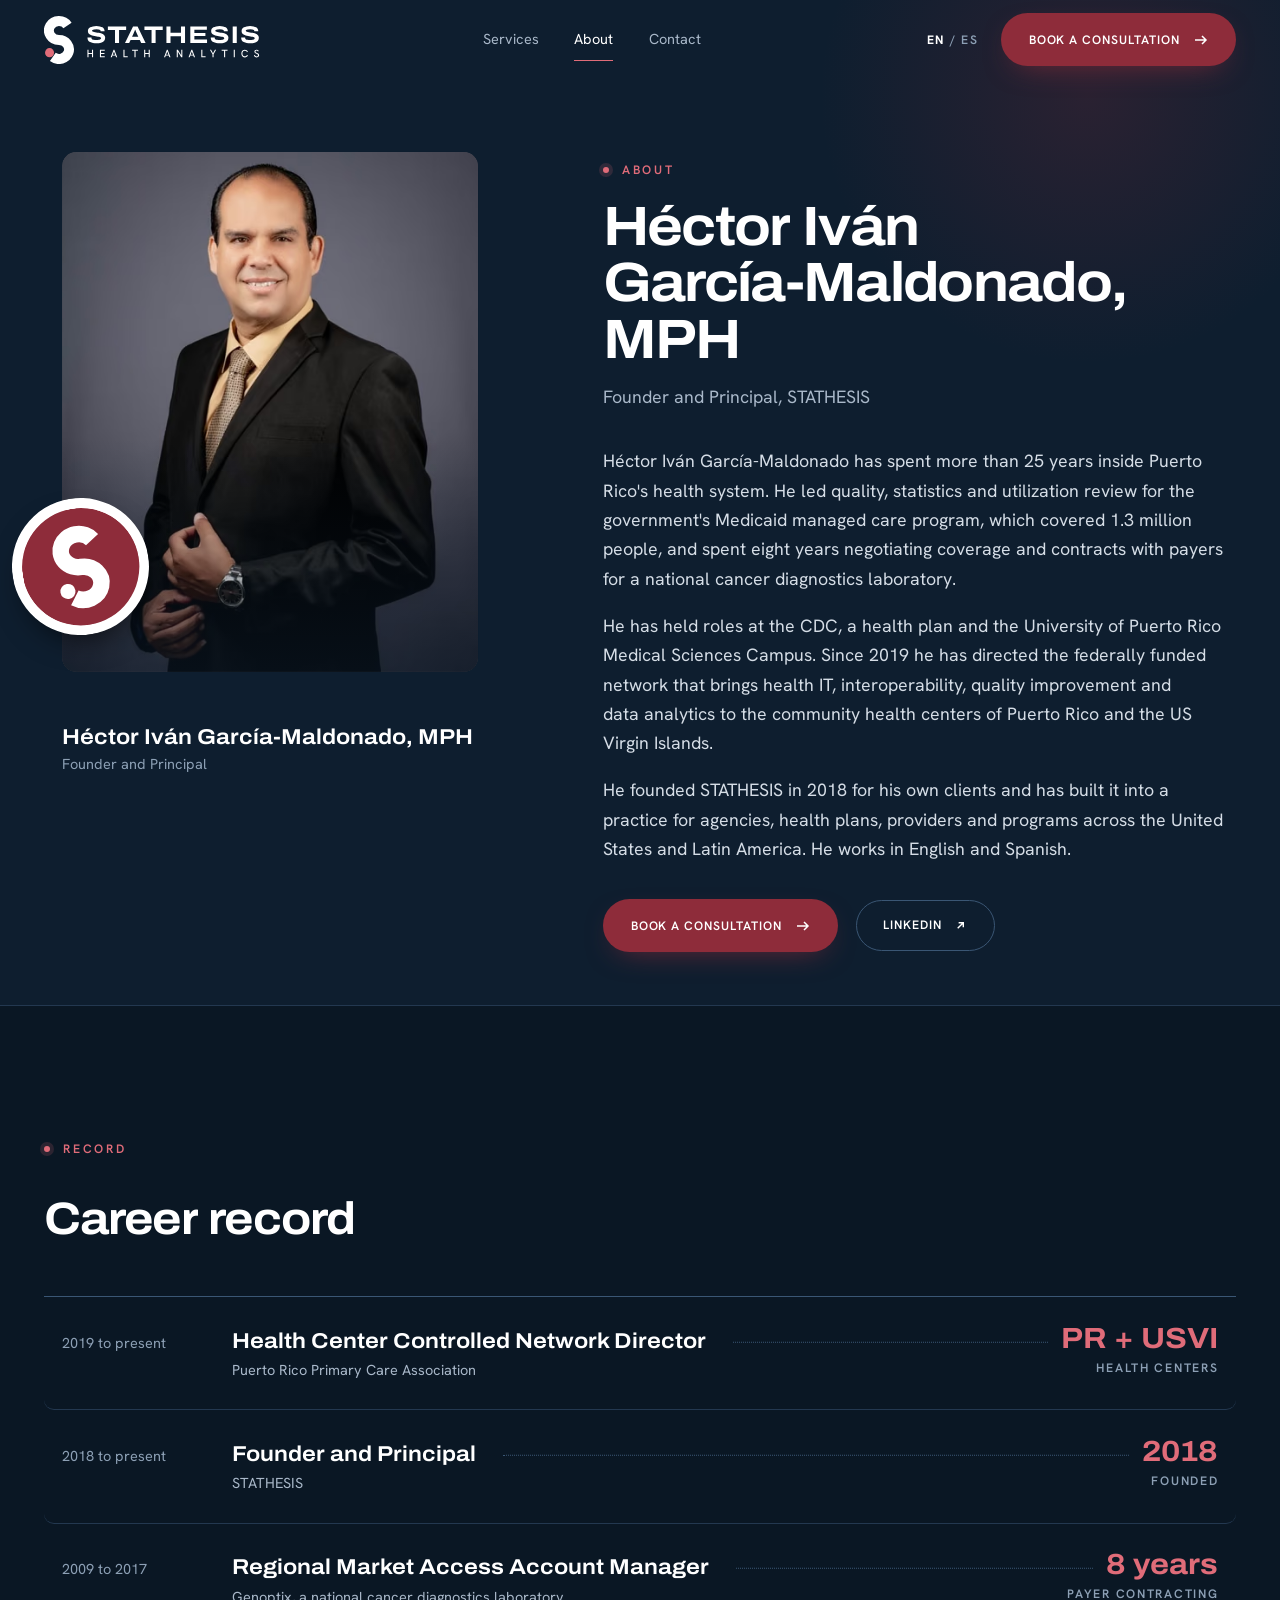
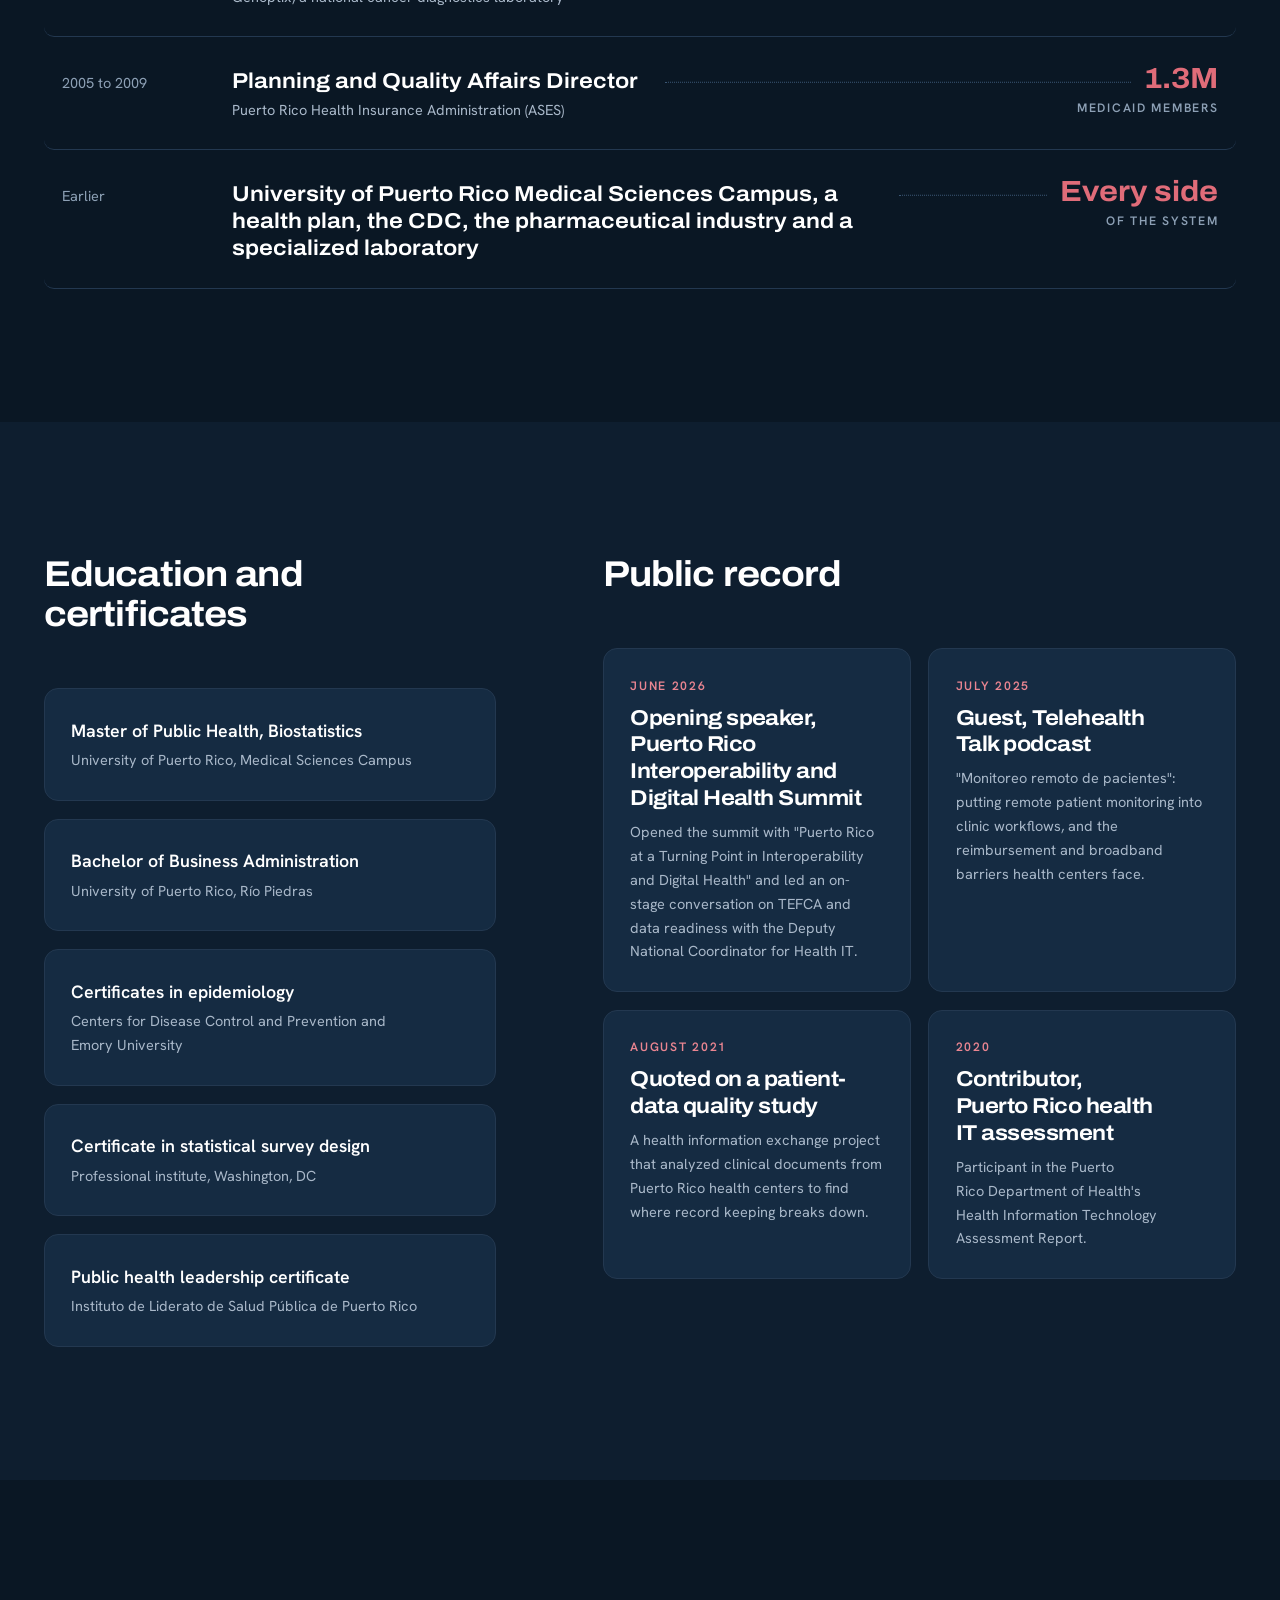
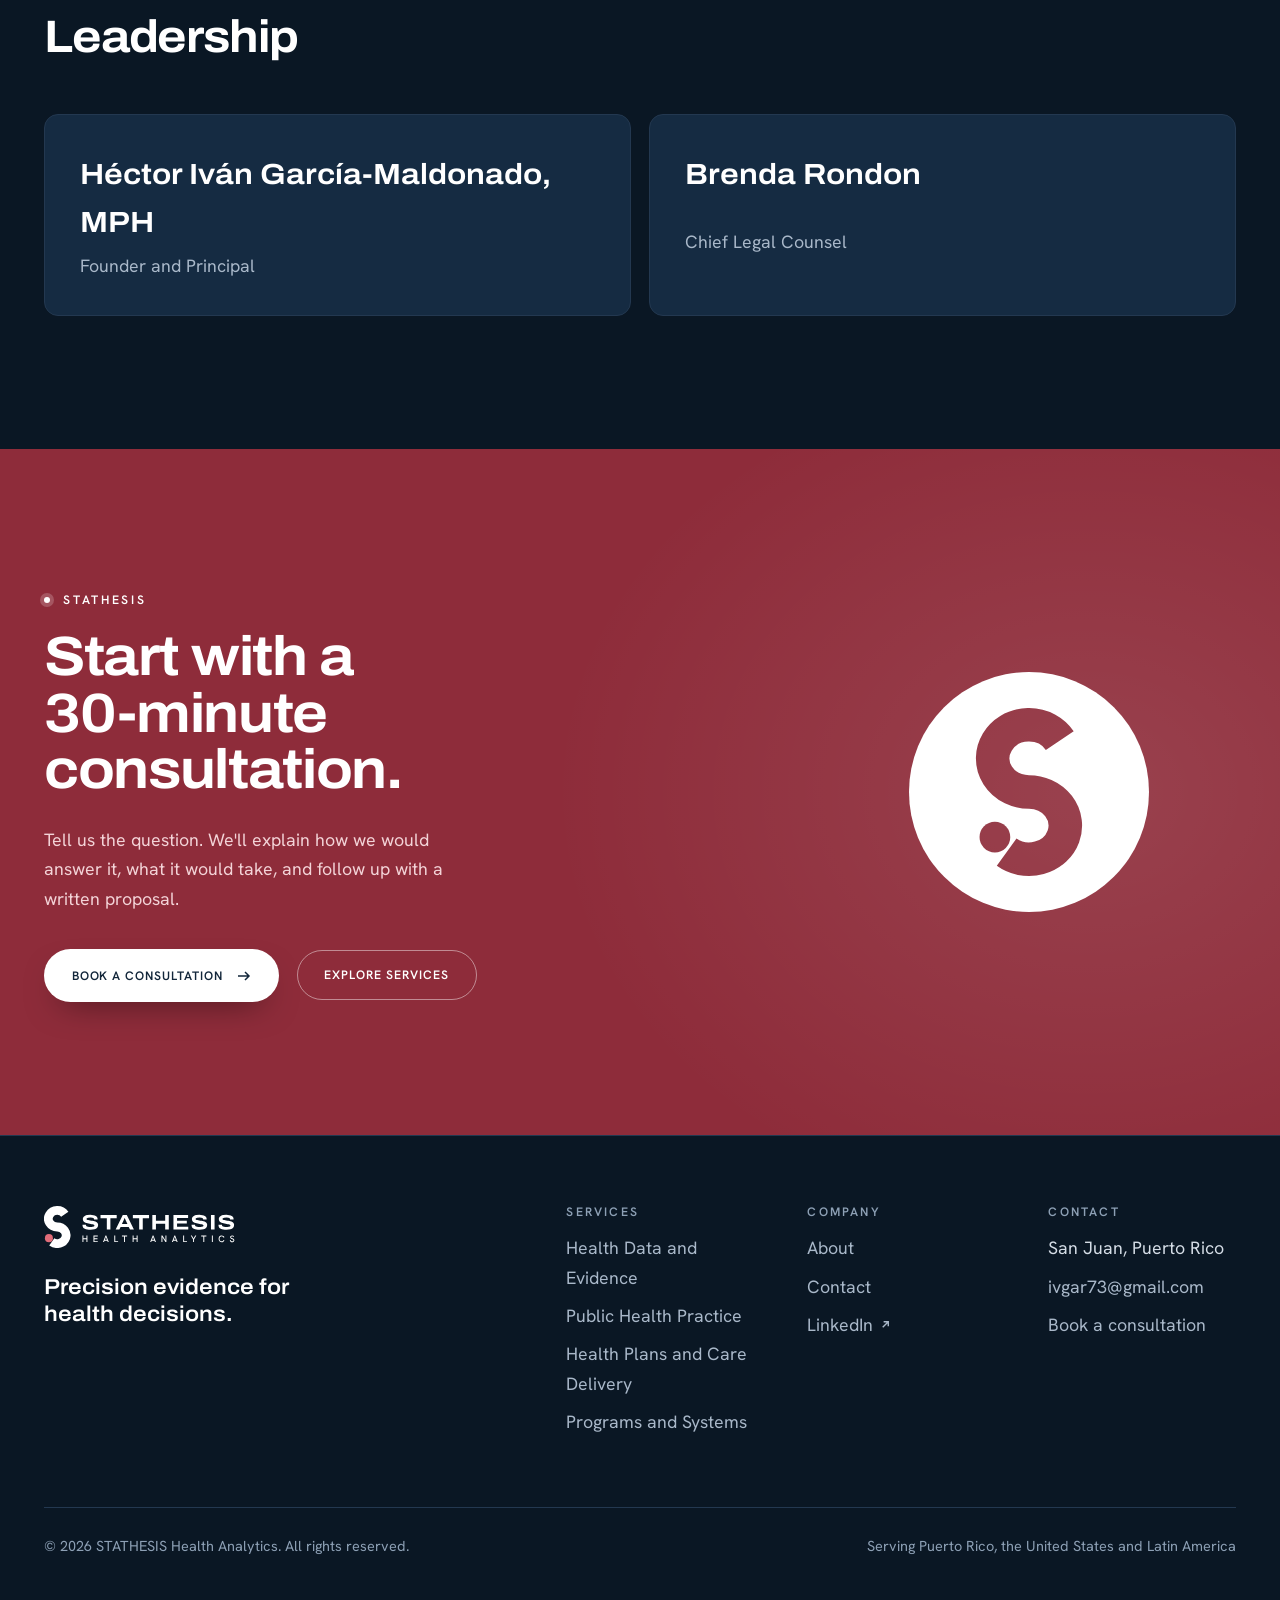
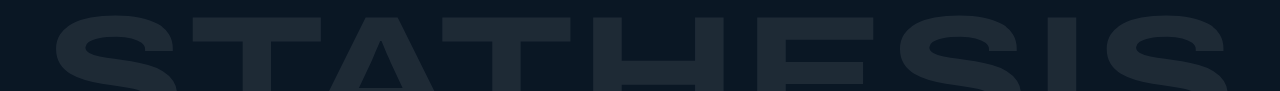
==== about/index.html @ 0eed4198 "Remove the Seal from the forest plot card Co-Authored-By: Claude Opus 5.5 <noreply@anthropic.com>" ====
<!doctype html>
<html lang="en">
<head>
<meta charset="utf-8">
<meta name="viewport" content="width=device-width, initial-scale=1, viewport-fit=cover">
<title>About Héctor Iván García-Maldonado · STATHESIS Health Analytics</title>
<meta name="description" content="Héctor Iván García-Maldonado, MPH: 25 years in Puerto Rico&#x27;s health system across Medicaid managed care quality, payer contracting, health IT and public health. Founder of STATHESIS.">
<link rel="alternate" hreflang="en" href="https://stathesis.com/about/"><link rel="alternate" hreflang="es" href="https://stathesis.com/es/sobre/"><link rel="alternate" hreflang="x-default" href="https://stathesis.com/about/"><link rel="canonical" href="https://stathesis.com/about/">
<meta property="og:type" content="website">
<meta property="og:site_name" content="STATHESIS Health Analytics">
<meta property="og:title" content="About Héctor Iván García-Maldonado · STATHESIS Health Analytics">
<meta property="og:description" content="Héctor Iván García-Maldonado, MPH: 25 years in Puerto Rico&#x27;s health system across Medicaid managed care quality, payer contracting, health IT and public health. Founder of STATHESIS.">
<meta property="og:url" content="https://stathesis.com/about/">
<meta property="og:image" content="https://stathesis.com/img/og.jpg">
<meta property="og:locale" content="en_US">
<meta name="twitter:card" content="summary_large_image">
<meta name="theme-color" content="#0E1E2F">
<meta name="color-scheme" content="dark">
<link rel="icon" href="/favicon.svg?v=4" type="image/svg+xml">
<link rel="icon" href="/favicon-32.png" sizes="32x32" type="image/png">
<link rel="apple-touch-icon" href="/apple-touch-icon.png">
<link rel="preload" href="/fonts/archivo-vf.woff2" as="font" type="font/woff2" crossorigin>
<link rel="preload" href="/fonts/hankengrotesk-vf.woff2" as="font" type="font/woff2" crossorigin>
<link rel="stylesheet" href="/css/tokens.css?v=20261006r">
<link rel="stylesheet" href="/css/base.css?v=20261006r">
<link rel="stylesheet" href="/css/site.css?v=20261006r">

</head>
<body>
<div class="progress" aria-hidden="true"></div>
<a class="skip-link" href="#main">Skip to content</a>
<header class="site-header">
  <div class="container bar">
    <a class="brand" href="/"><img src="/img/logo-reverse.svg" width="461" height="100" alt="STATHESIS Health Analytics"></a>
    <nav class="nav" aria-label="Main"><a href="/services/">Services</a><a href="/about/" aria-current="page">About</a><a href="/contact/">Contact</a></nav>
    <div class="header-tools">
      <a class="lang" href="/es/sobre/" hreflang="es" lang="es"><span class="visually-hidden">Español: </span><b>EN</b>&nbsp;/&nbsp;ES</a>
      <a class="btn magnetic" href="https://calendly.com/ivgar73/30min" target="_blank" rel="noopener">Book a consultation<span class="visually-hidden"> (opens in a new tab)</span><svg class="arrow" width="16" height="16" viewBox="0 0 16 16" fill="none" aria-hidden="true"><path d="M2 8h11M9 4l4 4-4 4" stroke="currentColor" stroke-width="1.5"/></svg></a>
      <button class="nav-toggle" type="button" aria-expanded="false" aria-controls="mobile-nav"><span class="visually-hidden">Menu</span><svg width="24" height="24" viewBox="0 0 24 24" fill="none" aria-hidden="true"><path d="M3 7h18M3 12h18M3 17h18" stroke="currentColor" stroke-width="1.5"/></svg></button>
    </div>
  </div>
  <div class="container mobile-nav" id="mobile-nav" hidden>
    <a href="/services/">Services</a><a href="/about/" aria-current="page">About</a><a href="/contact/">Contact</a>
    <a class="lang" href="/es/sobre/" hreflang="es" lang="es">Español</a>
    <a class="btn" href="https://calendly.com/ivgar73/30min" target="_blank" rel="noopener">Book a consultation<span class="visually-hidden"> (opens in a new tab)</span><svg class="arrow" width="16" height="16" viewBox="0 0 16 16" fill="none" aria-hidden="true"><path d="M2 8h11M9 4l4 4-4 4" stroke="currentColor" stroke-width="1.5"/></svg></a>
  </div>
</header>
<main id="main">
<section class="page-hero">
  <div class="container about-grid">
    <figure class="portrait">
        <div class="frame">
          <div class="media" data-reveal><picture><source type="image/avif" srcset="/img/hector-480.avif 480w, /img/hector-640.avif 640w" sizes="(min-width: 60rem) 26rem, 90vw"><source type="image/webp" srcset="/img/hector-480.webp 480w, /img/hector-640.webp 640w" sizes="(min-width: 60rem) 26rem, 90vw"><img src="/img/hector-640.jpg" srcset="/img/hector-480.jpg 480w, /img/hector-640.jpg 640w" sizes="(min-width: 60rem) 26rem, 90vw" width="640" height="800" alt="Héctor Iván García-Maldonado, founder of STATHESIS, in a dark suit and tie" fetchpriority="high" decoding="async"></picture></div>
          <div class="stamp" data-stamp aria-hidden="true"><img src="/img/seal-stamp.svg" width="100" height="100" alt=""></div>
        </div>
        <figcaption><b>Héctor Iván García-Maldonado, MPH</b><span>Founder and Principal</span></figcaption>
      </figure>
    <div>
      <div class="eyebrow" data-reveal>About</div>
      <h1 class="about-name" data-split style="margin-top:var(--space-s)">Héctor Iván García-Maldonado, MPH</h1>
      <p class="muted" data-reveal style="margin-top:var(--space-xs)">Founder and Principal, STATHESIS</p>
      <div class="prose" data-reveal style="margin-top:var(--space-l)"><p>Héctor Iván García-Maldonado has spent more than 25 years inside Puerto Rico&#x27;s health system. He led quality, statistics and utilization review for the government&#x27;s Medicaid managed care program, which covered 1.3 million people, and spent eight years negotiating coverage and contracts with payers for a national cancer diagnostics laboratory.</p><p>He has held roles at the CDC, a health plan and the University of Puerto Rico Medical Sciences Campus. Since 2019 he has directed the federally funded network that brings health IT, interoperability, quality improvement and data analytics to the community health centers of Puerto Rico and the US Virgin Islands.</p><p>He founded STATHESIS in 2018 for his own clients and has built it into a practice for agencies, health plans, providers and programs across the United States and Latin America. He works in English and Spanish.</p></div>
      <div class="cluster hero-actions" data-reveal><a class="btn magnetic" href="https://calendly.com/ivgar73/30min" target="_blank" rel="noopener">Book a consultation<span class="visually-hidden"> (opens in a new tab)</span><svg class="arrow" width="16" height="16" viewBox="0 0 16 16" fill="none" aria-hidden="true"><path d="M2 8h11M9 4l4 4-4 4" stroke="currentColor" stroke-width="1.5"/></svg></a><a class="btn btn--ghost" href="https://www.linkedin.com/in/hector-ivan-garcia-maldonado-5985528/" target="_blank" rel="noopener">LinkedIn<svg class="arrow" width="13" height="13" viewBox="0 0 14 14" fill="none" aria-hidden="true"><path d="M4 10L10 4M5 4h5v5" stroke="currentColor" stroke-width="1.5"/></svg></a></div>
    </div>
  </div>
</section>
<section class="section section--deep">
  <div class="container">
    <div class="section-head"><div class="eyebrow">Record</div><h2 class="h2" data-split style="margin-top:var(--space-s)">Career record</h2></div>
    <div class="register"><div class="register-row" data-reveal style="--i:0"><span class="when">2019 to present</span><div class="what"><b>Health Center Controlled Network Director</b><small>Puerto Rico Primary Care Association</small></div><div class="fig"><span class="fig-line"><span class="leader" aria-hidden="true"></span><span class="num">PR + USVI</span></span><small>Health centers</small></div></div><div class="register-row" data-reveal style="--i:1"><span class="when">2018 to present</span><div class="what"><b>Founder and Principal</b><small>STATHESIS</small></div><div class="fig"><span class="fig-line"><span class="leader" aria-hidden="true"></span><span class="num">2018</span></span><small>Founded</small></div></div><div class="register-row" data-reveal style="--i:2"><span class="when">2009 to 2017</span><div class="what"><b>Regional Market Access Account Manager</b><small>Genoptix, a national cancer diagnostics laboratory</small></div><div class="fig"><span class="fig-line"><span class="leader" aria-hidden="true"></span><span class="num">8 years</span></span><small>Payer contracting</small></div></div><div class="register-row" data-reveal style="--i:3"><span class="when">2005 to 2009</span><div class="what"><b>Planning and Quality Affairs Director</b><small>Puerto Rico Health Insurance Administration (ASES)</small></div><div class="fig"><span class="fig-line"><span class="leader" aria-hidden="true"></span><span class="num"><span data-count="1.3" data-suffix="M">1.3M</span></span></span><small>Medicaid members</small></div></div><div class="register-row" data-reveal style="--i:4"><span class="when">Earlier</span><div class="what"><b>University of Puerto Rico Medical Sciences Campus, a health plan, the CDC, the pharmaceutical industry and a specialized laboratory</b></div><div class="fig"><span class="fig-line"><span class="leader" aria-hidden="true"></span><span class="num">Every side</span></span><small>of the system</small></div></div></div>
  </div>
</section>
<section class="section">
  <div class="container">
    <div class="split split--wide-media" style="align-items:start">
      <div><div class="section-head"><h2 style="font-size:var(--step-4)">Education and certificates</h2></div><ul class="creds" data-stagger><li class="panel spot"><b>Master of Public Health, Biostatistics</b><span>University of Puerto Rico, Medical Sciences Campus</span></li><li class="panel spot"><b>Bachelor of Business Administration</b><span>University of Puerto Rico, Río Piedras</span></li><li class="panel spot"><b>Certificates in epidemiology</b><span>Centers for Disease Control and Prevention and Emory University</span></li><li class="panel spot"><b>Certificate in statistical survey design</b><span>Professional institute, Washington, DC</span></li><li class="panel spot"><b>Public health leadership certificate</b><span>Instituto de Liderato de Salud Pública de Puerto Rico</span></li></ul></div>
      <div><div class="section-head"><h2 style="font-size:var(--step-4)">Public record</h2></div><div class="record" data-stagger><div class="record-item panel spot"><span class="when">June 2026</span><h3>Opening speaker, Puerto Rico Interoperability and Digital Health Summit</h3><p>Opened the summit with &quot;Puerto Rico at a Turning Point in Interoperability and Digital Health&quot; and led an on-stage conversation on TEFCA and data readiness with the Deputy National Coordinator for Health IT.</p></div><div class="record-item panel spot"><span class="when">July 2025</span><h3>Guest, Telehealth Talk podcast</h3><p>&quot;Monitoreo remoto de pacientes&quot;: putting remote patient monitoring into clinic workflows, and the reimbursement and broadband barriers health centers face.</p></div><div class="record-item panel spot"><span class="when">August 2021</span><h3>Quoted on a patient-data quality study</h3><p>A health information exchange project that analyzed clinical documents from Puerto Rico health centers to find where record keeping breaks down.</p></div><div class="record-item panel spot"><span class="when">2020</span><h3>Contributor, Puerto Rico health IT assessment</h3><p>Participant in the Puerto Rico Department of Health&#x27;s Health Information Technology Assessment Report.</p></div></div></div>
    </div>
  </div>
</section>
<section class="section section--deep">
  <div class="container">
    <div class="section-head"><h2 class="h2" data-split>Leadership</h2></div>
    <div class="team" data-stagger><div class="member panel spot"><b>Héctor Iván García-Maldonado, MPH</b><span>Founder and Principal</span></div><div class="member panel spot"><b>Brenda Rondon</b><span>Chief Legal Counsel</span></div></div>
  </div>
</section>
<section class="section section--band closing">
  <div class="container closing-grid">
    <div>
      <div class="eyebrow">STATHESIS</div>
      <h2 data-split style="margin-top:var(--space-s)">Start with a 30-minute consultation.</h2>
      <p data-reveal>Tell us the question. We'll explain how we would answer it, what it would take, and follow up with a written proposal.</p>
      <div class="cluster hero-actions" data-reveal><a class="btn btn--light magnetic" href="https://calendly.com/ivgar73/30min" target="_blank" rel="noopener">Book a consultation<span class="visually-hidden"> (opens in a new tab)</span><svg class="arrow" width="16" height="16" viewBox="0 0 16 16" fill="none" aria-hidden="true"><path d="M2 8h11M9 4l4 4-4 4" stroke="currentColor" stroke-width="1.5"/></svg></a><a class="btn btn--ghost" href="/services/">Explore services</a></div>
    </div>
    <div class="seal-wrap" data-reveal><img src="/img/seal-reverse.svg" width="100" height="100" alt="" loading="lazy"></div>
  </div>
</section>
</main>
<footer class="site-footer">
  <div class="container">
    <div class="footer-grid">
      <div>
        <a class="foot-brand" href="/"><img src="/img/logo-reverse.svg" width="461" height="100" alt="STATHESIS Health Analytics" loading="lazy"></a>
        <p class="tagline">Precision evidence for health decisions.</p>
      </div>
      <div><h3>Services</h3><ul><li><a href="/services/#evidence">Health Data and Evidence</a></li><li><a href="/services/#public-health">Public Health Practice</a></li><li><a href="/services/#plans-care">Health Plans and Care Delivery</a></li><li><a href="/services/#programs-systems">Programs and Systems</a></li></ul></div>
      <div><h3>Company</h3><ul>
        <li><a href="/about/">About</a></li>
        <li><a href="/contact/">Contact</a></li>
        <li><a href="https://www.linkedin.com/in/hector-ivan-garcia-maldonado-5985528/" target="_blank" rel="noopener">LinkedIn<svg class="arrow" width="13" height="13" viewBox="0 0 14 14" fill="none" aria-hidden="true"><path d="M4 10L10 4M5 4h5v5" stroke="currentColor" stroke-width="1.5"/></svg></a></li>
      </ul></div>
      <div><h3>Contact</h3><ul>
        <li>San Juan, Puerto Rico</li><li><a href="mailto:ivgar73@gmail.com">ivgar73@gmail.com</a></li>
        <li><a href="https://calendly.com/ivgar73/30min">Book a consultation</a></li>
      </ul></div>
    </div>
    <div class="footer-base">
      <span>&copy; 2026 STATHESIS Health Analytics. All rights reserved.</span>
      <span>Serving Puerto Rico, the United States and Latin America</span>
    </div>
    <div class="giant" aria-hidden="true"><img src="/img/wordmark-giant.svg" width="723" height="73" alt="" loading="lazy"></div>
  </div>
</footer>
<script src="/js/motion.js?v=20261006r" defer></script>
<script src="/js/site.js?v=20261006r" defer></script>
</body>
</html>
---- css/tokens.css ----
/* ==========================================================================
   STATHESIS Health Analytics: design tokens. The only file with raw values.
   Dark Studio (from Hector's Swipe Shelf): a deep navy ground, hairline
   panels, one reserved accent (oxblood fills, rose for text on dark).
   Logo v4: the Point (main) and the Seal (stamp). Archivo for display,
   Hanken Grotesk for text.
   ========================================================================== */

@font-face {
  font-family: "Archivo";
  src: url("../fonts/archivo-vf.woff2") format("woff2");
  font-weight: 400 800; font-stretch: 100% 125%; font-style: normal; font-display: swap;
}
@font-face {
  font-family: "Hanken Grotesk";
  src: url("../fonts/hankengrotesk-vf.woff2") format("woff2");
  font-weight: 100 900; font-style: normal; font-display: swap;
}
@font-face { font-family: "Archivo Fallback"; src: local("Arial"); size-adjust: 106%; ascent-override: 88%; descent-override: 22%; }
@font-face { font-family: "Hanken Fallback"; src: local("Arial"); size-adjust: 98%; ascent-override: 98%; descent-override: 26%; }

:root {
  color-scheme: dark;

  /* ---- Brand ---- */
  --navy:        #12263A;
  --oxblood:     #8E2C3A;   /* fills only on dark: buttons, the closing band, the point */
  --oxblood-hi:  #A8394A;   /* accent hover (white on it 6.3:1) */
  --rose:        #E06C79;   /* accent as text on the ground (5.3:1) */
  --rose-hi:     #EA8591;   /* accent as small text on panels (5.7:1) */
  --white:       #FFFFFF;

  /* ---- Dark grounds, darkest to lightest ---- */
  --deep:        #0A1724;   /* footer */
  --ground:      #0E1E2F;   /* page */
  --panel:       #152B42;   /* raised panels */
  --panel-hi:    #1B3450;   /* panel hover */
  --photo-bg:    #3A3F48;

  /* ---- Text on dark ---- */
  --ink:         #FFFFFF;   /* headings */
  --ink-2:       #D5DDE6;   /* body (12.3:1 on ground) */
  --mist:        #A9B8C9;   /* secondary (8.3:1) */
  --dim:         #8DA0B5;   /* labels, microtype (6.3:1) */

  /* ---- Lines ---- */
  --line:        #233850;   /* hairlines between panels */
  --line-hi:     #3A5674;   /* hover / emphasis */
  --needs-bg:    #3A2E1B;   /* placeholder tags */
  --needs-ink:   #F1D19A;

  /* ---- Semantic roles used by base.css ---- */
  --color-bg:          var(--ground);
  --color-surface:     var(--panel);
  --color-surface-2:   var(--panel-hi);
  --color-ink:         var(--ink-2);
  --color-muted:       var(--mist);
  --color-line:        var(--line);
  --color-accent:      var(--oxblood);
  --color-accent-ink:  var(--white);
  --color-inverse:     var(--deep);
  --color-inverse-ink: var(--white);

  /* ---- Type ---- */
  --font-display: "Archivo", "Archivo Fallback", Arial, sans-serif;
  --font-body:    "Hanken Grotesk", "Hanken Fallback", -apple-system, "Segoe UI", Roboto, Arial, sans-serif;
  --weight-body: 400;
  --weight-strong: 600;
  --weight-display: 680;
  --stretch-display: 110%;
  --tracking-display: -0.024em;
  --tracking-eyebrow: 0.22em;

  --step--2: clamp(0.72rem, 0.70rem + 0.08vw, 0.78rem);
  --step--1: clamp(0.84rem, 0.81rem + 0.12vw, 0.92rem);
  --step-0:  clamp(1.00rem, 0.96rem + 0.19vw, 1.125rem);
  --step-1:  clamp(1.15rem, 1.08rem + 0.33vw, 1.40rem);
  --step-2:  clamp(1.32rem, 1.20rem + 0.52vw, 1.70rem);
  --step-3:  clamp(1.45rem, 1.30rem + 0.65vw, 1.95rem);
  --step-4:  clamp(1.70rem, 1.48rem + 0.95vw, 2.50rem);
  --step-5:  clamp(1.95rem, 1.60rem + 1.55vw, 3.30rem);
  --step-6:  clamp(2.20rem, 1.70rem + 2.20vw, 4.20rem);
  --step-7:  clamp(2.45rem, 1.80rem + 2.90vw, 5.10rem);

  --leading-tight: 1.02;
  --leading-snug:  1.12;
  --leading-body:  1.65;
  --measure: 62ch;

  /* ---- Space ---- */
  --space-3xs: clamp(0.250rem, 0.240rem + 0.046vw, 0.281rem);
  --space-2xs: clamp(0.500rem, 0.479rem + 0.093vw, 0.562rem);
  --space-xs:  clamp(0.750rem, 0.719rem + 0.139vw, 0.844rem);
  --space-s:   clamp(1.000rem, 0.958rem + 0.185vw, 1.125rem);
  --space-m:   clamp(1.500rem, 1.438rem + 0.278vw, 1.688rem);
  --space-l:   clamp(2.000rem, 1.917rem + 0.370vw, 2.250rem);
  --space-xl:  clamp(3.000rem, 2.875rem + 0.556vw, 3.375rem);
  --space-2xl: clamp(4.000rem, 3.833rem + 0.741vw, 4.500rem);
  --space-3xl: clamp(6.000rem, 5.750rem + 1.111vw, 6.750rem);
  --space-section: clamp(4.500rem, 2.700rem + 7.000vw, 8.500rem);
  --gutter:        clamp(1.250rem, 0.667rem + 2.593vw, 3.000rem);
  --container:     80rem;
  --container-narrow: 48rem;

  /* ---- Shape ---- */
  --radius-s: 6px;
  --radius-m: 10px;
  --radius-l: 14px;
  --radius-pill: 999px;
  --shadow-s: 0 1px 2px rgb(0 0 0 / 0.3);
  --shadow-m: 0 24px 60px -30px rgb(0 0 0 / 0.7);

  /* ---- Motion ---- */
  --dur-fast: 180ms;
  --dur-base: 320ms;
  --dur-slow: 640ms;
  --dur-reveal: 1000ms;
  --ease-out: cubic-bezier(0.16, 1, 0.3, 1);
  --ease-in-out: cubic-bezier(0.65, 0, 0.35, 1);
  --ease-in: cubic-bezier(0.5, 0, 0.75, 0);
  --ease-stamp: cubic-bezier(0.34, 1.32, 0.64, 1);
  --reveal-distance: 1.5rem;
  --stagger: 80ms;
}
---- css/base.css ----
/* ==========================================================================
   Base: reset, layout primitives, image slots, components, motion.
   Reads only tokens.css. Copy as-is into a new site; don't fork values here.
   ========================================================================== */

/* ---- Reset ---- */
*, *::before, *::after { box-sizing: border-box; }
* { margin: 0; }
html { overflow-x: clip; -webkit-text-size-adjust: none; text-size-adjust: none; scroll-padding-top: 6rem; }
body {
  min-height: 100svh;
  background: var(--color-bg);
  color: var(--color-ink);
  font-family: var(--font-body);
  font-size: var(--step-0);
  font-weight: var(--weight-body);
  line-height: var(--leading-body);
  -webkit-font-smoothing: antialiased;
  text-rendering: optimizeLegibility;
}
img, picture, video, svg { display: block; max-width: 100%; }
input, button, textarea, select { font: inherit; color: inherit; }
button { cursor: pointer; }
a { color: inherit; text-underline-offset: 0.2em; text-decoration-thickness: 1px; }
h1, h2, h3, h4 {
  font-family: var(--font-display);
  font-weight: var(--weight-display);
  line-height: var(--leading-snug);
  letter-spacing: var(--tracking-display);
  text-wrap: balance;
  overflow-wrap: break-word;
}
p, li { text-wrap: pretty; }
:focus-visible { outline: 2px solid var(--color-accent); outline-offset: 3px; border-radius: 2px; }
::selection { background: var(--color-accent); color: var(--color-accent-ink); }

.visually-hidden {
  position: absolute !important; width: 1px; height: 1px; padding: 0; margin: -1px;
  overflow: hidden; clip: rect(0 0 0 0); white-space: nowrap; border: 0;
}
.skip-link {
  position: absolute; left: var(--gutter); top: -100%; z-index: 100;
  padding: var(--space-2xs) var(--space-s); background: var(--color-ink); color: var(--color-bg);
  border-radius: var(--radius-s);
}
.skip-link:focus { top: var(--space-2xs); }

/* ---- Type roles ---- */
.display { font-size: var(--step-7); line-height: var(--leading-tight); }
.h1 { font-size: var(--step-6); line-height: var(--leading-tight); }
.h2 { font-size: var(--step-5); line-height: 1.1; }
.h3 { font-size: var(--step-2); }
.h4 { font-size: var(--step-1); }
.lede { font-size: var(--step-1); color: var(--color-muted); max-width: 38ch; line-height: 1.5; }
.small { font-size: var(--step--1); }
.muted { color: var(--color-muted); }
.eyebrow {
  font-size: var(--step--2); font-weight: var(--weight-strong);
  letter-spacing: var(--tracking-eyebrow); text-transform: uppercase; color: var(--color-muted);
}
.prose { max-width: var(--measure); }
.prose > * + * { margin-top: 1em; }

/* ---- Layout primitives (compose these; don't invent one-off spacing) ---- */
.container { width: min(100% - 2 * var(--gutter), var(--container)); margin-inline: auto; }
.container--narrow { width: min(100% - 2 * var(--gutter), var(--container-narrow)); margin-inline: auto; }

.section { padding-block: var(--space-section); }
.section:not([class*="section--"]) + .section:not([class*="section--"]) { padding-top: 0; }   /* two plain sections share one gap, not two */
.section--surface { background: var(--color-surface); }
.section--inverse { background: var(--color-inverse); color: var(--color-inverse-ink); }
.section--inverse .muted, .section--inverse .eyebrow, .section--inverse .lede { color: color-mix(in oklch, var(--color-inverse-ink) 70%, transparent); }

.section-head { display: grid; gap: var(--space-s); margin-bottom: var(--space-2xl); max-width: 44rem; }
.section-head--center { margin-inline: auto; text-align: center; justify-items: center; }
.section-head--split { max-width: none; grid-template-columns: 1fr; align-items: end; }
@media (min-width: 56rem) { .section-head--split { grid-template-columns: 1.2fr 1fr; gap: var(--space-2xl); } }

.stack { display: flex; flex-direction: column; }
.stack > * + * { margin-top: var(--stack, var(--space-s)); }
.stack--l { --stack: var(--space-l); }
.stack--xs { --stack: var(--space-xs); }

.cluster { display: flex; flex-wrap: wrap; gap: var(--cluster, var(--space-s)); align-items: center; }

/* Auto grid: as many equal columns as fit at --min, never overflowing on phones */
.grid {
  display: grid; gap: var(--grid-gap, var(--space-l));
  grid-template-columns: repeat(auto-fit, minmax(min(var(--min, 17rem), 100%), 1fr));
}
.grid--2 { --min: 24rem; }
.grid--4 { --min: 13rem; }

/* Split: text + media side by side from tablet up; media first on phones unless .split--text-first */
.split { display: grid; gap: var(--space-2xl); align-items: center; }
.split > *, .grid > * { min-width: 0; }   /* a long word can't widen the column past the screen */
@media (min-width: 56rem) {
  .split { grid-template-columns: 1fr 1fr; gap: var(--space-3xl); }
  .split--wide-text { grid-template-columns: 7fr 5fr; }
  .split--wide-media { grid-template-columns: 5fr 7fr; }
  .split--reverse > :first-child { order: 2; }
}

/* ---- Image slots ----
   Every picture on the site lives in a .media slot with a fixed aspect ratio,
   so the layout is final before a single photo exists and nothing shifts
   when it loads (CLS 0). An empty slot renders a labelled placeholder from
   data-label: what the shot is, its ratio, and the minimum export size. */
.media {
  position: relative; overflow: hidden;
  aspect-ratio: var(--ratio, 4 / 3);
  border-radius: var(--radius-l);
  background:
    repeating-linear-gradient(135deg, transparent 0 14px, color-mix(in oklch, var(--color-ink) 4%, transparent) 14px 15px),
    var(--color-surface-2);
  isolation: isolate;
}
.media > img, .media > picture > img, .media > video {
  position: absolute; inset: 0; width: 100%; height: 100%;
  object-fit: cover; object-position: var(--focus, 50% 50%);
}
.media:not(:has(img, video))::after {
  content: attr(data-label);
  position: absolute; inset: 0; display: grid; place-items: center; padding: var(--space-m);
  text-align: center; white-space: pre-line;
  font-size: var(--step--2); font-weight: var(--weight-strong); letter-spacing: 0.08em;
  text-transform: uppercase; color: var(--color-muted);
}
.media--portrait { --ratio: 4 / 5; }
.media--tall { --ratio: 3 / 4; }
.media--square { --ratio: 1 / 1; }
.media--wide { --ratio: 16 / 9; }
.media--cinema { --ratio: 21 / 9; }
.media--round { border-radius: var(--radius-pill); }
.media--bleed { border-radius: 0; }

/* ---- Components ---- */
.btn {
  --btn-bg: var(--color-accent); --btn-ink: var(--color-accent-ink);
  display: inline-flex; align-items: center; justify-content: center; gap: var(--space-2xs);
  min-height: 3rem; padding: 0.8em 1.5em;          /* ≥ 44px touch target */
  border: 1px solid transparent; border-radius: var(--radius-pill);
  background: var(--btn-bg); color: var(--btn-ink);
  font-weight: var(--weight-strong); font-size: var(--step--1); text-decoration: none; line-height: 1;
  transition: transform var(--dur-fast) var(--ease-out), background-color var(--dur-fast) var(--ease-out), box-shadow var(--dur-base) var(--ease-out);
}
.btn:hover { transform: translateY(-2px); box-shadow: var(--shadow-m); }
.btn:active { transform: translateY(0) scale(0.98); }
.btn .arrow { transition: transform var(--dur-base) var(--ease-out); }
.btn:hover .arrow { transform: translateX(4px); }
.btn--ghost { --btn-bg: transparent; --btn-ink: currentColor; border-color: color-mix(in oklch, currentColor 30%, transparent); }
.btn--ghost:hover { box-shadow: none; border-color: currentColor; }

.link-arrow { font-weight: var(--weight-strong); text-decoration: none; display: inline-flex; align-items: center; gap: var(--space-3xs); min-height: 1.5rem; }
.link-arrow span { transition: transform var(--dur-base) var(--ease-out); }
.link-arrow:hover span { transform: translateX(4px); }

.card {
  display: flex; flex-direction: column; gap: var(--space-s);
  padding: var(--space-m); border: 1px solid var(--color-line); border-radius: var(--radius-l);
  background: var(--color-bg);
  transition: transform var(--dur-base) var(--ease-out), box-shadow var(--dur-base) var(--ease-out), border-color var(--dur-base);
}
.card:hover { transform: translateY(-4px); box-shadow: var(--shadow-m); border-color: transparent; }
.card .media { margin: calc(-1 * var(--space-m)) calc(-1 * var(--space-m)) var(--space-3xs); border-radius: var(--radius-l) var(--radius-l) 0 0; }
.card .media img { transition: transform var(--dur-slow) var(--ease-out); }
.card:hover .media img { transform: scale(1.04); }

/* Header */
.site-header {
  position: sticky; top: 0; z-index: 50;
  background: color-mix(in oklch, var(--color-bg) 82%, transparent);
  backdrop-filter: blur(14px) saturate(1.4); -webkit-backdrop-filter: blur(14px) saturate(1.4);
  border-bottom: 1px solid transparent;
  transition: border-color var(--dur-base), padding var(--dur-base) var(--ease-out);
}
.site-header.is-scrolled { border-color: var(--color-line); }
.site-header .bar { display: flex; align-items: center; justify-content: space-between; gap: var(--space-m); min-height: 4.5rem; transition: min-height var(--dur-base) var(--ease-out); }
.site-header.is-scrolled .bar { min-height: 3.75rem; }
.logo { font-family: var(--font-display); font-weight: var(--weight-display); font-size: var(--step-1); text-decoration: none; letter-spacing: var(--tracking-display); }
.nav { display: none; }
.nav a { text-decoration: none; font-size: var(--step--1); color: var(--color-muted); transition: color var(--dur-fast); }
.nav a:hover, .nav a[aria-current="page"] { color: var(--color-ink); }
.site-header .btn { display: none; }
.nav-toggle { display: inline-grid; place-items: center; width: 2.75rem; height: 2.75rem; border: 0; background: none; border-radius: var(--radius-s); }
@media (min-width: 56rem) { .nav { display: flex; gap: var(--space-l); } .nav-toggle { display: none; } .site-header .btn { display: inline-flex; } }
.mobile-nav[hidden] { display: none; }
.mobile-nav { padding-block: var(--space-m) var(--space-l); display: grid; gap: var(--space-xs); }
.mobile-nav .btn { margin-top: var(--space-s); justify-self: start; display: inline-flex; font-size: var(--step-0); font-family: var(--font-body); }
.mobile-nav a { font-size: var(--step-2); text-decoration: none; font-family: var(--font-display); }

/* Hero */
.hero { padding-block: var(--space-2xl) var(--space-section); }
.hero .split { align-items: end; }
.hero-actions { margin-top: var(--space-l); }
.hero-meta { margin-top: var(--space-xl); padding-top: var(--space-m); border-top: 1px solid var(--color-line); }

/* Logo / proof strip marquee */
.marquee { overflow: hidden; mask-image: linear-gradient(90deg, transparent, #000 10%, #000 90%, transparent); }
.marquee__track { display: flex; gap: var(--space-2xl); width: max-content; animation: marquee 40s linear infinite; }
.marquee:hover .marquee__track { animation-play-state: paused; }
.marquee__item { font-family: var(--font-display); font-size: var(--step-2); color: var(--color-muted); white-space: nowrap; opacity: 0.7; }
@keyframes marquee { to { transform: translateX(calc(-50% - var(--space-2xl) / 2)); } }

/* Stats */
.stat { display: grid; gap: var(--space-2xs); padding-top: var(--space-s); border-top: 1px solid currentColor; }
.stat__num { font-family: var(--font-display); font-size: var(--step-6); line-height: 1; letter-spacing: var(--tracking-display); font-variant-numeric: tabular-nums; }

/* Process steps */
.steps { counter-reset: step; }
.step { counter-increment: step; display: grid; gap: var(--space-xs); padding-top: var(--space-m); border-top: 1px solid var(--color-line); }
.step::before { content: counter(step, decimal-leading-zero); font-size: var(--step--1); font-weight: var(--weight-strong); color: var(--color-accent); }

/* Gallery: an editorial, uneven-but-aligned photo grid */
.gallery { display: grid; gap: var(--space-s); grid-template-columns: repeat(2, 1fr); }
.gallery .media { --ratio: auto; aspect-ratio: auto; min-height: 12rem; }
.gallery .g-a, .gallery .g-e { grid-column: span 2; min-height: 14rem; }
@media (min-width: 56rem) {
  .gallery { grid-template-columns: repeat(12, 1fr); grid-auto-rows: clamp(9rem, 14vw, 13rem); gap: var(--space-m); }
  .gallery .media { min-height: 0; }
  .gallery .g-a { grid-column: 1 / 8; grid-row: span 2; }
  .gallery .g-b { grid-column: 8 / 13; }
  .gallery .g-c { grid-column: 8 / 13; }
  .gallery .g-d { grid-column: 1 / 5; }
  .gallery .g-e { grid-column: 5 / 13; }
}

/* Testimonial */
.quote { font-family: var(--font-display); font-size: var(--step-4); line-height: 1.2; letter-spacing: var(--tracking-display); max-width: 30ch; }
.person { display: flex; align-items: center; gap: var(--space-s); }
.person .media { width: 3.5rem; flex: none; }

/* FAQ */
.faq { border-top: 1px solid var(--color-line); }
.faq details { border-bottom: 1px solid var(--color-line); }
.faq summary {
  list-style: none; display: flex; justify-content: space-between; align-items: center; gap: var(--space-m);
  padding-block: var(--space-m); font-size: var(--step-1); font-weight: var(--weight-strong); cursor: pointer;
}
.faq summary::-webkit-details-marker { display: none; }
.faq summary::after { content: "+"; font-weight: 400; font-size: var(--step-2); line-height: 1; transition: transform var(--dur-base) var(--ease-out); }
.faq details[open] summary::after { transform: rotate(45deg); }
.faq .answer { padding-bottom: var(--space-m); color: var(--color-muted); max-width: var(--measure); }

/* CTA band */
.cta { border-radius: var(--radius-l); padding: var(--space-2xl) var(--space-l); text-align: center; display: grid; justify-items: center; gap: var(--space-m); background: var(--color-inverse); color: var(--color-inverse-ink); overflow: hidden; position: relative; }

/* Footer */
.site-footer { padding-block: var(--space-2xl) var(--space-l); border-top: 1px solid var(--color-line); }
.site-footer .grid { --min: 11rem; }
.site-footer a { text-decoration: none; color: var(--color-muted); display: inline-flex; align-items: center; min-height: 1.5rem; }   /* 24px targets, WCAG 2.5.8 */
.site-footer a:hover { color: var(--color-ink); }
.footer-base { margin-top: var(--space-2xl); padding-top: var(--space-m); border-top: 1px solid var(--color-line); display: flex; flex-wrap: wrap; justify-content: space-between; gap: var(--space-s); }

/* Decorative SVG line graphic (drawn on reveal) */
.draw path { stroke-dasharray: var(--len, 1200); stroke-dashoffset: 0; }

/* ==========================================================================
   Motion. Content is visible by default; hidden start states only apply when
   JS has loaded (html.js) AND the visitor hasn't asked for reduced motion.
   Animate transform, opacity, clip-path only.
   ========================================================================== */
@media (prefers-reduced-motion: no-preference) {
  html { scroll-behavior: smooth; }

  .js [data-reveal] {
    opacity: 0; transform: translateY(var(--reveal-distance));
    transition: opacity var(--dur-reveal) var(--ease-out), transform var(--dur-reveal) var(--ease-out);
    transition-delay: calc(var(--i, 0) * var(--stagger));
  }
  .js [data-reveal].is-in { opacity: 1; transform: none; }

  /* Image slot unmask: the frame opens while the photo settles from 1.12 → 1 */
  .js .media[data-reveal] { opacity: 1; transform: none; clip-path: inset(12% 12% 12% 12% round var(--radius-l)); transition: clip-path 1.2s var(--ease-out); }
  .js .media[data-reveal] > img, .js .media[data-reveal] > picture > img { transform: scale(1.12); transition: transform 1.6s var(--ease-out); }
  .js .media[data-reveal].is-in { clip-path: inset(0 0 0 0 round var(--radius-l)); }
  .js .media[data-reveal].is-in > img, .js .media[data-reveal].is-in > picture > img { transform: scale(1); }

  /* Split headline: words rise from behind a mask line by line */
  .js [data-split] { opacity: 1; transform: none; }
  .js [data-split] .w { display: inline-block; overflow: hidden; vertical-align: top; padding-bottom: 0.08em; margin-bottom: -0.08em; }
  .js [data-split] .w > span { display: inline-block; transform: translateY(105%); transition: transform 1s var(--ease-out); transition-delay: calc(var(--i, 0) * 45ms + 80ms); }
  .js [data-split].is-in .w > span { transform: none; }

  .js .draw[data-reveal] { opacity: 1; transform: none; }
  .js .draw[data-reveal] path { stroke-dashoffset: var(--len, 1200); transition: stroke-dashoffset 2.2s var(--ease-in-out) 0.3s; }
  .js .draw[data-reveal].is-in path { stroke-dashoffset: 0; }
}

@media (prefers-reduced-motion: reduce) {
  *, *::before, *::after { animation-duration: 0.01ms !important; animation-iteration-count: 1 !important; transition-duration: 0.01ms !important; }
  .marquee__track { animation: none; flex-wrap: wrap; width: auto; }
  .marquee__track [aria-hidden="true"] { display: none; }
}
---- css/site.css ----
/* ==========================================================================
   STATHESIS components: Dark Studio. Reads tokens only.
   A deep navy ground; content on hairline panels; one accent (oxblood fills,
   rose text). Signature pieces come from this business's own world: a data
   field that assembles into the S, a register of record, a forest plot, a
   dot map of the service area, and the Seal pressed onto the page.
   ========================================================================== */

html { background: var(--ground); }
body { background: var(--ground); color: var(--ink-2); font-feature-settings: "kern", "liga"; font-variant-numeric: lining-nums; }
h1, h2, h3 { color: var(--ink); font-weight: var(--weight-display); font-stretch: var(--stretch-display); }
::selection { background: var(--oxblood); color: var(--white); }
:focus-visible { outline-color: var(--rose); }
.muted, .dim { color: var(--mist); }
.lede { color: var(--mist); max-width: 46ch; }
.h2 { font-size: var(--step-5); line-height: 1.06; }
.eyebrow { display: inline-flex; align-items: center; gap: var(--space-xs); color: var(--rose); font-size: var(--step--2); font-weight: var(--weight-strong); letter-spacing: var(--tracking-eyebrow); text-transform: uppercase; }
.eyebrow::before { content: ""; width: 6px; height: 6px; border-radius: 50%; background: var(--rose); box-shadow: 0 0 0 4px rgb(224 108 121 / 0.16); }
.micro { font-size: var(--step--2); font-weight: var(--weight-strong); letter-spacing: 0.16em; text-transform: uppercase; color: var(--dim); }
a.inline { color: var(--rose); text-decoration: underline; text-decoration-color: rgb(224 108 121 / 0.4); }
a.inline:hover { text-decoration-color: currentColor; }
.needs { background: var(--needs-bg); color: var(--needs-ink); font-size: var(--step--2); padding: 0.15em 0.55em; border-radius: var(--radius-s); font-weight: var(--weight-strong); }
.section-head { margin-bottom: var(--space-xl); }
.section-head p { color: var(--mist); }
.section--deep { background: var(--deep); }

/* ---- Panels and the cursor spotlight ---- */
.panel { position: relative; background: var(--panel); border: 1px solid var(--line); border-radius: var(--radius-l); overflow: hidden; isolation: isolate; transition: border-color var(--dur-base) var(--ease-out); }
.spot::before { content: ""; position: absolute; inset: 0; z-index: -1; border-radius: inherit; opacity: 0; transition: opacity var(--dur-base) var(--ease-out); pointer-events: none;
  background: radial-gradient(380px circle at var(--mx, 50%) var(--my, 50%), rgb(224 108 121 / 0.14), transparent 60%); }
.spot:hover::before { opacity: 1; }
.spot:hover { border-color: var(--line-hi); }
.hairgrid { display: grid; gap: 1px; background: var(--line); border: 1px solid var(--line); border-radius: var(--radius-l); overflow: hidden; }
.hairgrid > * { background: var(--ground); min-width: 0; }

/* ---- Buttons ---- */
.btn { --btn-bg: var(--oxblood); --btn-ink: var(--white); border-radius: var(--radius-pill); font-size: var(--step--2); letter-spacing: 0.08em; text-transform: uppercase; padding: var(--space-s) var(--space-m); box-shadow: 0 10px 30px -14px rgb(142 44 58 / 0.9); }
.btn:hover { --btn-bg: var(--oxblood-hi); box-shadow: 0 14px 36px -14px rgb(168 57 74 / 1); }
.btn--ghost { --btn-bg: transparent; --btn-ink: var(--ink); border-color: var(--line-hi); box-shadow: none; }
.btn--ghost:hover { --btn-bg: rgb(255 255 255 / 0.06); border-color: var(--mist); box-shadow: none; }
.btn--light { --btn-bg: var(--white); --btn-ink: var(--navy); box-shadow: 0 14px 34px -16px rgb(0 0 0 / 0.6); }
.btn--light:hover { --btn-bg: var(--white); }
.magnetic { will-change: transform; transition: transform 380ms var(--ease-out), background-color var(--dur-fast), box-shadow var(--dur-base); }

/* ---- Progress bar ---- */
.progress { position: fixed; left: 0; right: 0; top: 0; height: 2px; z-index: 60; transform-origin: left; transform: scaleX(var(--p, 0)); background: linear-gradient(90deg, var(--oxblood), var(--rose)); pointer-events: none; }

/* ---- Header ---- */
.site-header { background: transparent; backdrop-filter: none; -webkit-backdrop-filter: none; }
.site-header.is-scrolled { background: rgb(10 23 36 / 0.82); backdrop-filter: blur(14px) saturate(1.3); -webkit-backdrop-filter: blur(14px) saturate(1.3); border-color: var(--line); }
.site-header .bar { min-height: 5rem; }
.brand { display: inline-flex; align-items: center; text-decoration: none; }
.brand img { width: clamp(10.5rem, 8rem + 7vw, 14rem); height: auto; transition: width var(--dur-base) var(--ease-out); }
.site-header.is-scrolled .brand img { width: clamp(9.5rem, 7.5rem + 5vw, 12rem); }
.nav a { color: var(--mist); font-size: var(--step--1); position: relative; padding-block: var(--space-2xs); }
.nav a:hover, .nav a[aria-current="page"] { color: var(--ink); }
.nav a::after { content: ""; position: absolute; left: 0; right: 0; bottom: 0; height: 1px; background: var(--rose); transform: scaleX(0); transform-origin: left; transition: transform var(--dur-base) var(--ease-out); }
.nav a:hover::after, .nav a[aria-current="page"]::after { transform: scaleX(1); }
.header-tools { display: flex; align-items: center; gap: var(--space-s); }
.lang { font-size: var(--step--2); font-weight: var(--weight-strong); letter-spacing: 0.14em; text-decoration: none; color: var(--dim); display: inline-flex; align-items: center; min-height: 2.75rem; padding-inline: var(--space-3xs); }
.lang:hover, .lang b { color: var(--ink); }
.nav-toggle { color: var(--ink); }
.mobile-nav { background: var(--deep); border-top: 1px solid var(--line); }
.mobile-nav a { color: var(--ink); }
.mobile-nav a.lang { font-family: var(--font-body); font-size: var(--step-0); color: var(--mist); }

/* ---- Hero ---- */
/* The glow is clipped at the sides and bottom only, so it runs up behind the transparent header instead of stopping in a hard line under it. */
.hero { position: relative; padding-block: var(--space-l) var(--space-2xl); overflow-x: hidden; overflow-x: clip; clip-path: inset(-100vh 0 0 0); }
.hero::before { content: ""; position: absolute; top: -25%; right: -15%; width: 70vw; height: 70vw; max-width: 1100px; max-height: 1100px; border-radius: 50%; pointer-events: none;
  background: radial-gradient(closest-side, rgb(142 44 58 / 0.24), transparent 70%); }
.hero-grid { position: relative; display: grid; gap: var(--space-xl); align-items: center; }
@media (min-width: 60rem) { .hero-grid { grid-template-columns: minmax(0, 6fr) minmax(0, 5fr); gap: var(--space-2xl); min-height: min(74svh, 740px); } }
.hero h1 { font-size: var(--step-7); line-height: var(--leading-tight); letter-spacing: -0.035em; margin-top: var(--space-m); max-width: 12ch; }
.hero h1 .dim { color: var(--mist); }
.hero .lede { margin-top: var(--space-m); font-size: var(--step-1); }
.hero-actions { margin-top: var(--space-l); }
.field { aspect-ratio: 1 / 1; width: 100%; max-width: 34rem; justify-self: center;
  background:
    linear-gradient(var(--line) 1px, transparent 1px) 0 0 / 10% 10%,
    linear-gradient(90deg, var(--line) 1px, transparent 1px) 0 0 / 10% 10%,
    radial-gradient(circle at 50% 45%, var(--panel-hi), var(--panel) 72%); }
.field canvas { position: absolute; inset: 0; width: 100%; height: 100%; touch-action: pan-y; }
.field-fallback { position: absolute; left: 30%; top: 18%; width: 40%; height: auto; }
.js .field-fallback { display: none; }
.fig-label { position: absolute; font-size: var(--step--2); font-weight: var(--weight-strong); letter-spacing: 0.16em; text-transform: uppercase; color: var(--dim); pointer-events: none; z-index: 2; }
.fig-label.tl { top: var(--space-s); left: var(--space-s); } .fig-label.tr { top: var(--space-s); right: var(--space-s); }
.fig-label.bl { bottom: var(--space-s); left: var(--space-s); } .fig-label.br { bottom: var(--space-s); right: var(--space-s); }
.fig-label b { color: var(--rose-hi); font-weight: var(--weight-strong); }
.facts { margin-top: var(--space-2xl); grid-template-columns: repeat(2, minmax(0, 1fr)); }
@media (min-width: 60rem) { .facts { grid-template-columns: repeat(4, minmax(0, 1fr)); } }
.fact { padding: var(--space-m); display: grid; gap: var(--space-2xs); align-content: start; }
.fact b { color: var(--ink); font-weight: 500; font-size: var(--step-0); line-height: 1.35; }

/* ---- Founder and register ---- */
.founder-grid { display: grid; gap: var(--space-2xl); align-items: start; }
@media (min-width: 60rem) { .founder-grid { grid-template-columns: minmax(0, 4fr) minmax(0, 7fr); gap: var(--space-3xl); } .founder-grid .portrait { position: sticky; top: 7rem; } }
.portrait { position: relative; margin: 0; width: min(100%, 26rem); justify-self: center; }
.portrait .frame { position: relative; }
.portrait .media { --ratio: 4 / 5; border-radius: var(--radius-l); background: var(--photo-bg); box-shadow: var(--shadow-m); }
.portrait .media::after { content: ""; position: absolute; inset: 0; pointer-events: none; z-index: 1; background: linear-gradient(180deg, transparent 55%, rgb(14 30 47 / 0.5)); }
.portrait .media > img { object-position: 50% 28%; }
.portrait figcaption { margin-top: var(--space-xl); display: grid; gap: 0.15rem; }
.portrait figcaption b { font-family: var(--font-display); font-stretch: var(--stretch-display); color: var(--ink); font-size: var(--step-1); font-weight: 650; line-height: 1.2; }
.portrait figcaption span { font-size: var(--step--1); color: var(--dim); }
.stamp { position: absolute; width: 33%; left: -12%; bottom: 7%; transform: rotate(-9deg); z-index: 2; }
.stamp img { width: 100%; height: auto; padding: 7%; background: var(--white); border-radius: 50%; box-shadow: 0 14px 30px -12px rgb(0 0 0 / 0.7); }
.statement { font-size: var(--step-1); color: var(--ink-2); max-width: 46ch; margin-top: var(--space-m); line-height: 1.55; }
.register { margin-top: var(--space-xl); border-top: 1px solid var(--line-hi); }
.register-row { display: grid; grid-template-columns: 1fr; gap: var(--space-3xs) var(--space-m); padding: var(--space-m) var(--space-s); border-bottom: 1px solid var(--line); align-items: baseline; border-radius: var(--radius-m); transition: background-color var(--dur-base) var(--ease-out); }
.register-row:hover { background: var(--panel); }
@media (min-width: 48rem) { .register-row { grid-template-columns: 9rem auto 1fr; } }
.register-row .when { font-size: var(--step--1); color: var(--dim); font-variant-numeric: tabular-nums; }
.register-row .what { min-width: 0; max-width: 40rem; }
.register-row .what b { display: block; font-family: var(--font-display); font-stretch: var(--stretch-display); color: var(--ink); font-size: var(--step-1); font-weight: 650; line-height: 1.25; }
/* The organisation wraps under the title instead of widening the column, so the leader starts right after the title. */
.register-row .what small { display: block; width: 0; min-width: 100%; font-size: var(--step--1); color: var(--mist); margin-top: var(--space-3xs); }
/* The leader lives inside the figure column and fills it, so it always runs up to the red number. */
.register-row .fig-line { display: flex; align-items: baseline; justify-content: flex-end; gap: var(--space-xs); }
.register-row .leader { --lift: -0.18em; flex: 1 1 auto; min-width: 2rem; align-self: baseline; border-bottom: 1px dotted var(--line-hi); transform: translateY(var(--lift)); display: none; transition: border-color var(--dur-base); }
.register-row:hover .leader { border-color: var(--rose); }
@media (min-width: 48rem) { .register-row .leader { display: block; } }
.register-row .fig { font-family: var(--font-display); font-stretch: var(--stretch-display); font-size: var(--step-3); font-weight: 700; color: var(--rose); white-space: nowrap; line-height: 1; text-align: right; }
.register-row .fig small { display: block; font-family: var(--font-body); font-size: var(--step--2); font-weight: var(--weight-strong); letter-spacing: 0.14em; text-transform: uppercase; color: var(--dim); margin-top: var(--space-2xs); }
@media (max-width: 47.99rem) { .register-row .fig { text-align: left; } .register-row .fig-line { justify-content: flex-start; } }

/* ---- Disciplines: a tab row ---- */
.disc { display: grid; gap: var(--space-l); }
@media (min-width: 60rem) { .disc { grid-template-columns: minmax(0, 5fr) minmax(0, 7fr); gap: var(--space-2xl); align-items: start; } }
.disc-tabs { display: grid; gap: var(--space-2xs); }
.disc-tab { all: unset; box-sizing: border-box; cursor: pointer; display: grid; grid-template-columns: 3.4rem minmax(0, 1fr) auto; align-items: center; gap: var(--space-s); padding: var(--space-m); border: 1px solid var(--line); border-radius: var(--radius-l); color: var(--mist); position: relative; isolation: isolate; overflow: hidden; transition: background-color var(--dur-base) var(--ease-out), border-color var(--dur-base), color var(--dur-base); }
.disc-tab:hover { border-color: var(--line-hi); color: var(--ink); }
.disc-tab:focus-visible { outline: 2px solid var(--rose); outline-offset: 2px; }
.disc-tab[aria-selected="true"] { background: var(--panel); border-color: var(--line-hi); color: var(--ink); }
.disc-tab .num { font-family: var(--font-display); font-stretch: var(--stretch-display); font-size: var(--step-3); font-weight: 700; color: var(--dim); line-height: 1; transition: color var(--dur-base); }
.disc-tab[aria-selected="true"] .num, .disc-tab:hover .num { color: var(--rose); }
.disc-tab .name { font-family: var(--font-display); font-stretch: var(--stretch-display); font-size: var(--step-1); font-weight: 650; line-height: 1.2; }
.disc-tab .arrow-ico { width: 2.25rem; height: 2.25rem; border-radius: 50%; border: 1px solid var(--line-hi); display: grid; place-items: center; transition: transform var(--dur-base) var(--ease-out), background-color var(--dur-base), border-color var(--dur-base); }
.disc-tab[aria-selected="true"] .arrow-ico { background: var(--oxblood); border-color: var(--oxblood); transform: rotate(-45deg); }
.disc-panel { padding: var(--space-l); display: grid; gap: var(--space-m); align-content: start; }
.disc-panel h3 { font-size: var(--step-4); line-height: 1.08; }
.disc-panel > p { color: var(--mist); max-width: 52ch; }
.js .disc-panel[hidden] { display: none !important; }
.disc-panel.is-entering { animation: panel-in 520ms var(--ease-out); }
@keyframes panel-in { from { opacity: 0; transform: translateY(10px); } to { opacity: 1; transform: none; } }
.disc-panels { display: grid; gap: var(--space-s); }
.svc-cells { grid-template-columns: minmax(0, 1fr); }
.svc-cells > .svc-cell { background: var(--panel); }
.svc-cell { display: grid; grid-template-columns: minmax(0, 1fr) auto; gap: var(--space-2xs) var(--space-m); padding: var(--space-m); text-decoration: none; transition: background-color var(--dur-base); }
.svc-cells > .svc-cell:hover { background: var(--panel-hi); }
.svc-cell b { color: var(--ink); font-weight: 600; font-size: var(--step-0); }
.svc-cell p { grid-column: 1 / 2; color: var(--mist); font-size: var(--step--1); line-height: 1.55; }
.svc-cell .corner { grid-row: 1 / 3; grid-column: 2; align-self: start; color: var(--dim); transition: transform var(--dur-base) var(--ease-out), color var(--dur-base); }
.svc-cell:hover .corner { color: var(--rose); transform: translate(3px, -3px); }

/* ---- Method: the forest plot that tightens ---- */
.method { position: relative; background: var(--deep); }
.method-grid { display: grid; gap: var(--space-2xl); align-items: center; }
@media (min-width: 60rem) { .method-grid { grid-template-columns: minmax(0, 5fr) minmax(0, 6fr); } .method.is-pinned .method-grid { min-height: 100svh; } }
.method-steps { display: grid; gap: var(--space-l); }
.mstep { display: grid; grid-template-columns: 3rem minmax(0, 1fr); gap: var(--space-s); padding-top: var(--space-s); border-top: 1px solid var(--line); transition: opacity var(--dur-base) var(--ease-out); }
.mstep .k { font-family: var(--font-display); font-stretch: var(--stretch-display); font-size: var(--step-3); font-weight: 700; color: var(--rose); line-height: 1; }
.mstep h3 { font-size: var(--step-2); }
.mstep p { color: var(--mist); margin-top: var(--space-2xs); }
.method.is-pinned { padding-block: var(--space-xl); }
.method.is-pinned .section-head { margin-bottom: var(--space-l); }
.method.is-pinned .h2 { font-size: var(--step-4); }
.method.is-pinned .method-steps { gap: var(--space-s); }
.method.is-pinned .mstep { opacity: 0.32; }
.method.is-pinned .mstep.is-active { opacity: 1; }
.method.is-pinned .mstep p { font-size: var(--step--1); }
.plot { margin: 0; padding: var(--space-m); box-shadow: var(--shadow-m); overflow: visible; }
.plot svg { width: 100%; height: auto; overflow: visible; }
.plot .axis { stroke: var(--line-hi); }
.plot .ref { stroke: var(--dim); stroke-dasharray: 3 4; }
.plot .ci { stroke: var(--ink-2); stroke-width: 2; }
.plot .est { fill: var(--ink); }
.plot .pooled { fill: var(--rose); }
.plot text { font-family: var(--font-body); font-size: 11px; fill: var(--dim); letter-spacing: 0.04em; }
.plot .title { font-family: var(--font-display); font-stretch: var(--stretch-display); font-size: 15px; fill: var(--ink); letter-spacing: -0.01em; font-weight: 650; }
.plot .pooled-g text { fill: var(--ink) !important; }
.plot-caption { margin-top: var(--space-s); font-size: var(--step--2); color: var(--dim); letter-spacing: 0.06em; }

/* ---- Clients: bento with the dot map ---- */
.bento { display: grid; gap: var(--space-s); grid-template-columns: minmax(0, 1fr); }
@media (min-width: 48rem) { .bento { grid-template-columns: repeat(2, minmax(0, 1fr)); } .tile-map { grid-column: 1 / -1; } }
@media (min-width: 64rem) { .bento { grid-template-columns: repeat(4, minmax(0, 1fr)); } .tile-map { grid-column: span 2; grid-row: span 3; } }
.tile { padding: var(--space-m); display: grid; gap: var(--space-xs); align-content: start; }
.tile h3 { font-size: var(--step-1); line-height: 1.2; }
.tile p { color: var(--mist); font-size: var(--step--1); }
.tile .ico { width: 2.5rem; height: 2.5rem; border-radius: var(--radius-m); background: rgb(224 108 121 / 0.12); color: var(--rose); display: grid; place-items: center; margin-bottom: var(--space-2xs); }
.tile .ico svg { width: 1.25rem; height: 1.25rem; }
.tile-map { padding: var(--space-m); display: grid; gap: var(--space-m); align-content: space-between; }
.tile-map .map { width: 100%; height: auto; display: block; max-height: 34rem; margin-inline: auto; }
.map .d { fill: #2C4561; transition: fill var(--dur-base) var(--ease-out), opacity var(--dur-base); }
.map .d.us { fill: var(--mist); }
.map .d.latam { fill: var(--rose); }
.map .base .core { fill: var(--white); }
.map .base .ring { fill: none; stroke: var(--white); stroke-width: 0.5; }
.map .base .pulse { fill: var(--white); opacity: 0.5; transform-origin: center; transform-box: fill-box; animation: pulse 2.4s var(--ease-out) infinite; }
@keyframes pulse { from { transform: scale(1); opacity: 0.55; } to { transform: scale(5); opacity: 0; } }
.tile-map[data-active="us"] .d:not(.us), .tile-map[data-active="latam"] .d:not(.latam), .tile-map[data-active="pr"] .d { opacity: 0.18; }
.tile-map[data-active="us"] .d.us { fill: var(--white); }
.tile-map[data-active="latam"] .d.latam { fill: var(--rose-hi); }
.map-head { display: flex; justify-content: space-between; align-items: baseline; gap: var(--space-s); flex-wrap: wrap; }
.map-head b { font-family: var(--font-display); font-stretch: var(--stretch-display); color: var(--ink); font-size: var(--step-2); font-weight: 650; }
.legend { display: flex; flex-wrap: wrap; gap: var(--space-2xs); }
.legend button { all: unset; box-sizing: border-box; cursor: pointer; display: inline-flex; align-items: center; gap: var(--space-2xs); padding: var(--space-2xs) var(--space-s); min-height: 2.75rem; border: 1px solid var(--line-hi); border-radius: var(--radius-pill); font-size: var(--step--1); color: var(--ink-2); transition: background-color var(--dur-base), border-color var(--dur-base); }
.legend button:hover, .legend button[aria-pressed="true"] { background: var(--panel-hi); border-color: var(--mist); color: var(--ink); }
.legend button:focus-visible { outline: 2px solid var(--rose); outline-offset: 2px; }
.legend i { width: 10px; height: 10px; border-radius: 50%; display: block; }
.legend .k-pr i { background: var(--white); box-shadow: 0 0 0 3px rgb(255 255 255 / 0.2); }
.legend .k-us i { background: var(--mist); }
.legend .k-latam i { background: var(--rose); }
.region-note { font-size: var(--step--1); color: var(--mist); min-height: 3.2em; }

/* ---- Engagement path ---- */
.path-wrap { position: relative; }
.path-line { position: absolute; left: 1.15rem; right: calc((100% - 2 * var(--space-l)) / 3 - 1.15rem); top: 1.15rem; height: 2px; background: var(--line); display: none; }
.path-line span { position: absolute; inset: 0; transform-origin: left; transform: scaleX(var(--line-p, 1)); background: linear-gradient(90deg, var(--oxblood), var(--rose)); }
@media (min-width: 56rem) { .path-line { display: block; } }
.path { display: grid; gap: var(--space-l); position: relative; }
@media (min-width: 56rem) { .path { grid-template-columns: repeat(3, 1fr); } }
.path-step { display: grid; gap: var(--space-2xs); align-content: start; }
.path-step .node { width: 2.3rem; height: 2.3rem; border-radius: 50%; display: grid; place-items: center; background: var(--ground); border: 1px solid var(--line-hi); color: var(--rose); font-size: var(--step--2); font-weight: 700; letter-spacing: 0.06em; margin-bottom: var(--space-s); position: relative; z-index: 1; transition: background-color var(--dur-base), border-color var(--dur-base), color var(--dur-base); }
.path-step.is-lit .node { background: var(--oxblood); border-color: var(--oxblood); color: var(--white); }
.path-step h3 { font-size: var(--step-2); }
.path-step p { color: var(--mist); }
.modes { display: grid; gap: var(--space-s); margin-top: var(--space-2xl); }
@media (min-width: 48rem) { .modes { grid-template-columns: 1fr 1fr; } }
.mode { padding: var(--space-l); display: grid; gap: var(--space-xs); align-content: start; }
.mode h3 { font-size: var(--step-3); }
.mode p { color: var(--mist); }

/* ---- FAQ ---- */
.faq { border-top: 1px solid var(--line); }
.faq details { border-bottom: 1px solid var(--line); }
.faq summary { font-family: var(--font-display); font-stretch: var(--stretch-display); font-size: var(--step-1); font-weight: 650; color: var(--ink); }
.faq summary:hover { color: var(--rose-hi); }
.faq summary::after { color: var(--rose); }
.faq .answer { color: var(--mist); }

/* ---- Closing band (the one oxblood field) ---- */
.closing { position: relative; overflow: hidden; background: var(--oxblood); color: var(--white); }
.closing::before { content: ""; position: absolute; inset: 0; pointer-events: none; background: radial-gradient(60% 90% at 85% 50%, rgb(255 255 255 / 0.10), transparent 70%); }
.closing-grid { position: relative; display: grid; gap: var(--space-xl); align-items: center; }
@media (min-width: 56rem) { .closing-grid { grid-template-columns: minmax(0, 7fr) minmax(0, 4fr); } }
.closing h2 { font-size: var(--step-6); line-height: 1.02; max-width: 14ch; color: var(--white); }
.closing p { color: #F3D3D7; margin-top: var(--space-m); max-width: 44ch; }
.closing .eyebrow { color: var(--white); }
.closing .eyebrow::before { background: var(--white); box-shadow: 0 0 0 4px rgb(255 255 255 / 0.2); }
.closing .btn--ghost { --btn-ink: var(--white); border-color: rgb(255 255 255 / 0.45); }
.closing .btn--ghost:hover { --btn-bg: rgb(255 255 255 / 0.12); }
.closing .seal-wrap { justify-self: center; width: min(100%, 15rem); }
.closing .seal-wrap img { width: 100%; height: auto; }

/* ---- Footer with the cropped wordmark ---- */
.site-footer { background: var(--deep); color: var(--ink-2); border-top: 1px solid var(--line); padding-bottom: 0; overflow: hidden; }
.site-footer a { color: var(--mist); }
.site-footer a:hover { color: var(--ink); }
.site-footer .foot-brand img { width: 12rem; height: auto; }
.site-footer .tagline { font-family: var(--font-display); font-stretch: var(--stretch-display); color: var(--ink); font-size: var(--step-1); font-weight: 600; margin-top: var(--space-s); max-width: 22ch; line-height: 1.25; }
.site-footer h3 { font-family: var(--font-body); font-stretch: normal; font-size: var(--step--2); letter-spacing: 0.18em; text-transform: uppercase; color: var(--dim); font-weight: var(--weight-strong); margin-bottom: var(--space-xs); }
.site-footer ul { list-style: none; padding: 0; display: grid; gap: var(--space-2xs); }
.footer-grid { display: grid; gap: var(--space-xl); }
@media (min-width: 56rem) { .footer-grid { grid-template-columns: minmax(0, 5fr) repeat(3, minmax(0, 2fr)); } }
.footer-base { border-top-color: var(--line); color: var(--dim); font-size: var(--step--1); }
.giant { margin-top: var(--space-xl); margin-bottom: -3.4%; }
.giant img { width: 100%; height: auto; display: block; opacity: 0.08; }

/* ---- Inner page hero ---- */
.page-hero { position: relative; padding-block: var(--space-2xl) var(--space-xl); border-bottom: 1px solid var(--line); overflow-x: hidden; overflow-x: clip; clip-path: inset(-100vh 0 0 0); }
.page-hero::before { content: ""; position: absolute; right: -15%; top: -40%; width: 60vw; height: 60vw; max-width: 900px; max-height: 900px; border-radius: 50%; pointer-events: none; background: radial-gradient(closest-side, rgb(142 44 58 / 0.22), transparent 70%); }
.page-hero > .container { position: relative; }
.page-hero h1 { font-size: var(--step-6); line-height: var(--leading-tight); letter-spacing: -0.03em; margin-top: var(--space-s); max-width: 16ch; }
.page-hero .lede { margin-top: var(--space-m); max-width: 56ch; }

/* ---- Services page: side index + panels ---- */
.svc-layout { display: grid; gap: var(--space-xl); }
@media (min-width: 64rem) { .svc-layout { grid-template-columns: 15rem minmax(0, 1fr); gap: var(--space-2xl); align-items: start; } }
.side-index { display: none; }
@media (min-width: 64rem) {
  .side-index { display: grid; gap: var(--space-2xs); position: sticky; top: 7rem; }
  .side-index a { display: grid; grid-template-columns: 2.4rem minmax(0, 1fr); gap: var(--space-2xs); align-items: baseline; padding: var(--space-xs) var(--space-s); border-radius: var(--radius-m); color: var(--mist); text-decoration: none; font-size: var(--step--1); border: 1px solid transparent; transition: background-color var(--dur-base), color var(--dur-base), border-color var(--dur-base); }
  .side-index a b { font-family: var(--font-display); font-stretch: var(--stretch-display); color: var(--dim); font-weight: 700; }
  .side-index a:hover { color: var(--ink); }
  .side-index a.is-active { background: var(--panel); border-color: var(--line-hi); color: var(--ink); }
  .side-index a.is-active b { color: var(--rose); }
  .side-index .bar { height: 2px; background: var(--line); border-radius: 2px; margin-top: var(--space-s); overflow: hidden; }
  .side-index .bar span { display: block; height: 100%; width: 100%; transform-origin: left; transform: scaleX(var(--read, 0)); background: var(--rose); }
}
.toc { display: flex; flex-wrap: wrap; gap: var(--space-2xs); margin-top: var(--space-l); }
.toc a { text-decoration: none; font-size: var(--step--1); display: inline-flex; gap: var(--space-2xs); align-items: baseline; padding: var(--space-2xs) var(--space-s); min-height: 2.75rem; align-items: center; border: 1px solid var(--line-hi); border-radius: var(--radius-pill); color: var(--ink-2); }
.toc a b { font-family: var(--font-display); font-stretch: var(--stretch-display); color: var(--rose); }
.toc a:hover { background: var(--panel); }
@media (min-width: 64rem) { .toc { display: none; } }
.area-block { scroll-margin-top: 6.5rem; padding-bottom: var(--space-2xl); }
.area-block + .area-block { padding-top: var(--space-2xl); border-top: 1px solid var(--line); }
.area-head { display: grid; gap: var(--space-xs); margin-bottom: var(--space-l); }
.area-head .num { font-family: var(--font-display); font-stretch: var(--stretch-display); font-size: var(--step-5); font-weight: 700; color: var(--rose); line-height: 1; }
.area-head h2 { font-size: var(--step-5); line-height: 1.05; }
.area-head p { color: var(--mist); max-width: 56ch; }
.svc-list { display: grid; gap: var(--space-s); }
.svc { padding: var(--space-l); display: grid; gap: var(--space-s) var(--space-2xl); scroll-margin-top: 6.5rem; }
@media (min-width: 56rem) { .svc { grid-template-columns: minmax(0, 5fr) minmax(0, 4fr); } }
.svc .ref { font-size: var(--step--2); letter-spacing: 0.16em; color: var(--rose-hi); font-weight: var(--weight-strong); }
.svc h3 { font-size: var(--step-3); margin-top: var(--space-3xs); }
.svc .def { margin-top: var(--space-xs); max-width: 54ch; color: var(--ink-2); }
.svc .for { margin-top: var(--space-s); font-size: var(--step--1); color: var(--mist); }
.svc .for b { color: var(--ink); font-weight: var(--weight-strong); }
.svc .deliv { list-style: none; padding: 0; display: grid; align-content: start; }
.svc .deliv-title { font-size: var(--step--2); letter-spacing: 0.16em; text-transform: uppercase; font-weight: var(--weight-strong); color: var(--dim); margin-bottom: var(--space-2xs); }
.svc .deliv li { padding-block: var(--space-2xs); border-bottom: 1px solid var(--line); font-size: var(--step--1); display: flex; gap: var(--space-xs); color: var(--ink-2); margin: 0; }
.svc .deliv li::before { content: ""; flex: none; width: 6px; height: 6px; margin-top: 0.55em; border-radius: 50%; background: var(--rose); }

/* ---- About page ---- */
.about-grid { display: grid; gap: var(--space-2xl); }
@media (min-width: 60rem) { .about-grid { grid-template-columns: minmax(0, 5fr) minmax(0, 7fr); gap: var(--space-3xl); align-items: start; } }
.about-name { font-size: var(--step-5); line-height: 1.04; letter-spacing: -0.03em; }
.about-grid .prose p { color: var(--ink-2); }
.creds { list-style: none; padding: 0; display: grid; gap: var(--space-s); }
.creds li { padding: var(--space-m); display: grid; gap: var(--space-3xs); margin: 0; }
.creds li b { font-weight: var(--weight-strong); color: var(--ink); }
.creds li span { color: var(--mist); font-size: var(--step--1); }
.record { display: grid; gap: var(--space-s); }
@media (min-width: 48rem) { .record { grid-template-columns: repeat(2, 1fr); } }
.record-item { padding: var(--space-m); display: grid; gap: var(--space-2xs); align-content: start; }
.record-item .when { font-size: var(--step--2); letter-spacing: 0.14em; color: var(--rose-hi); font-weight: var(--weight-strong); text-transform: uppercase; }
.record-item h3 { font-size: var(--step-1); line-height: 1.25; }
.record-item p { color: var(--mist); font-size: var(--step--1); }
.team { display: grid; gap: var(--space-s); }
@media (min-width: 48rem) { .team { grid-template-columns: repeat(2, 1fr); } }
.member { padding: var(--space-l); display: grid; gap: var(--space-3xs); }
.member b { font-family: var(--font-display); font-stretch: var(--stretch-display); font-size: var(--step-3); font-weight: 650; color: var(--ink); }
.member span { color: var(--mist); }

/* ---- Contact page ---- */
.contact-grid { display: grid; gap: var(--space-2xl); }
@media (min-width: 56rem) { .contact-grid { grid-template-columns: minmax(0, 6fr) minmax(0, 5fr); gap: var(--space-3xl); } }
.booking { background: var(--oxblood); border-color: transparent; color: var(--white); padding: var(--space-xl) var(--space-l); display: grid; gap: var(--space-m); align-content: start; justify-items: start; }
.booking h2 { font-size: var(--step-4); line-height: 1.1; color: var(--white); }
.booking p { color: #F3D3D7; max-width: 40ch; }
.booking .eyebrow { color: var(--white); }
.booking .eyebrow::before { background: var(--white); }
.booking .seal-bg { position: absolute; right: -12%; bottom: -18%; width: 60%; height: auto; opacity: 0.12; pointer-events: none; z-index: -1; }
.details { list-style: none; padding: 0; display: grid; border-top: 1px solid var(--line); }
.details li { padding-block: var(--space-s); border-bottom: 1px solid var(--line); display: grid; gap: var(--space-3xs); margin: 0; }
.details li span { font-size: var(--step--2); letter-spacing: 0.16em; text-transform: uppercase; font-weight: var(--weight-strong); color: var(--dim); }
.details li b, .details li a { font-weight: 500; font-size: var(--step-1); text-decoration: none; color: var(--ink); }
.note { font-size: var(--step--1); color: var(--mist); border-left: 2px solid var(--rose); padding-left: var(--space-s); max-width: 52ch; }

a svg.arrow { display: inline-block; vertical-align: -0.1em; margin-left: 0.3em; }

/* ==========================================================================
   Phones
   ========================================================================== */
@media (max-width: 47.99rem) {
  .portrait .stamp { width: 34%; left: -4%; bottom: -6%; }
  .portrait figcaption { margin-top: var(--space-2xl); }
  .plot { padding: var(--space-s); }
  .plot text { font-size: 19px; }
  .plot .title { font-size: 20px; }
  .plot .dir { font-size: 15px; }
  .disc-tab { grid-template-columns: 2.6rem minmax(0, 1fr) auto; padding: var(--space-s); }
  .fig-label { font-size: 0.62rem; }
}

/* ==========================================================================
   Motion states (only with JS on and reduced motion off)
   ========================================================================== */
@media (prefers-reduced-motion: no-preference) {
  .js .stamp[data-stamp] { opacity: 0; transform: rotate(-24deg) scale(1.35); }
  .js .stamp[data-stamp].is-in { opacity: 1; transform: rotate(-9deg) scale(1); transition: opacity 260ms var(--ease-out), transform 720ms var(--ease-stamp); }
  .js .register-row .leader { transform: translateY(var(--lift)) scaleX(0); transform-origin: left; transition: transform 1.1s var(--ease-out) 0.2s, border-color var(--dur-base); }
  .js .register-row.is-in .leader { transform: translateY(var(--lift)) scaleX(1); }
  @view-transition { navigation: auto; }
}
@media (prefers-reduced-motion: reduce) { .map .base .pulse { animation: none; opacity: 0; } }
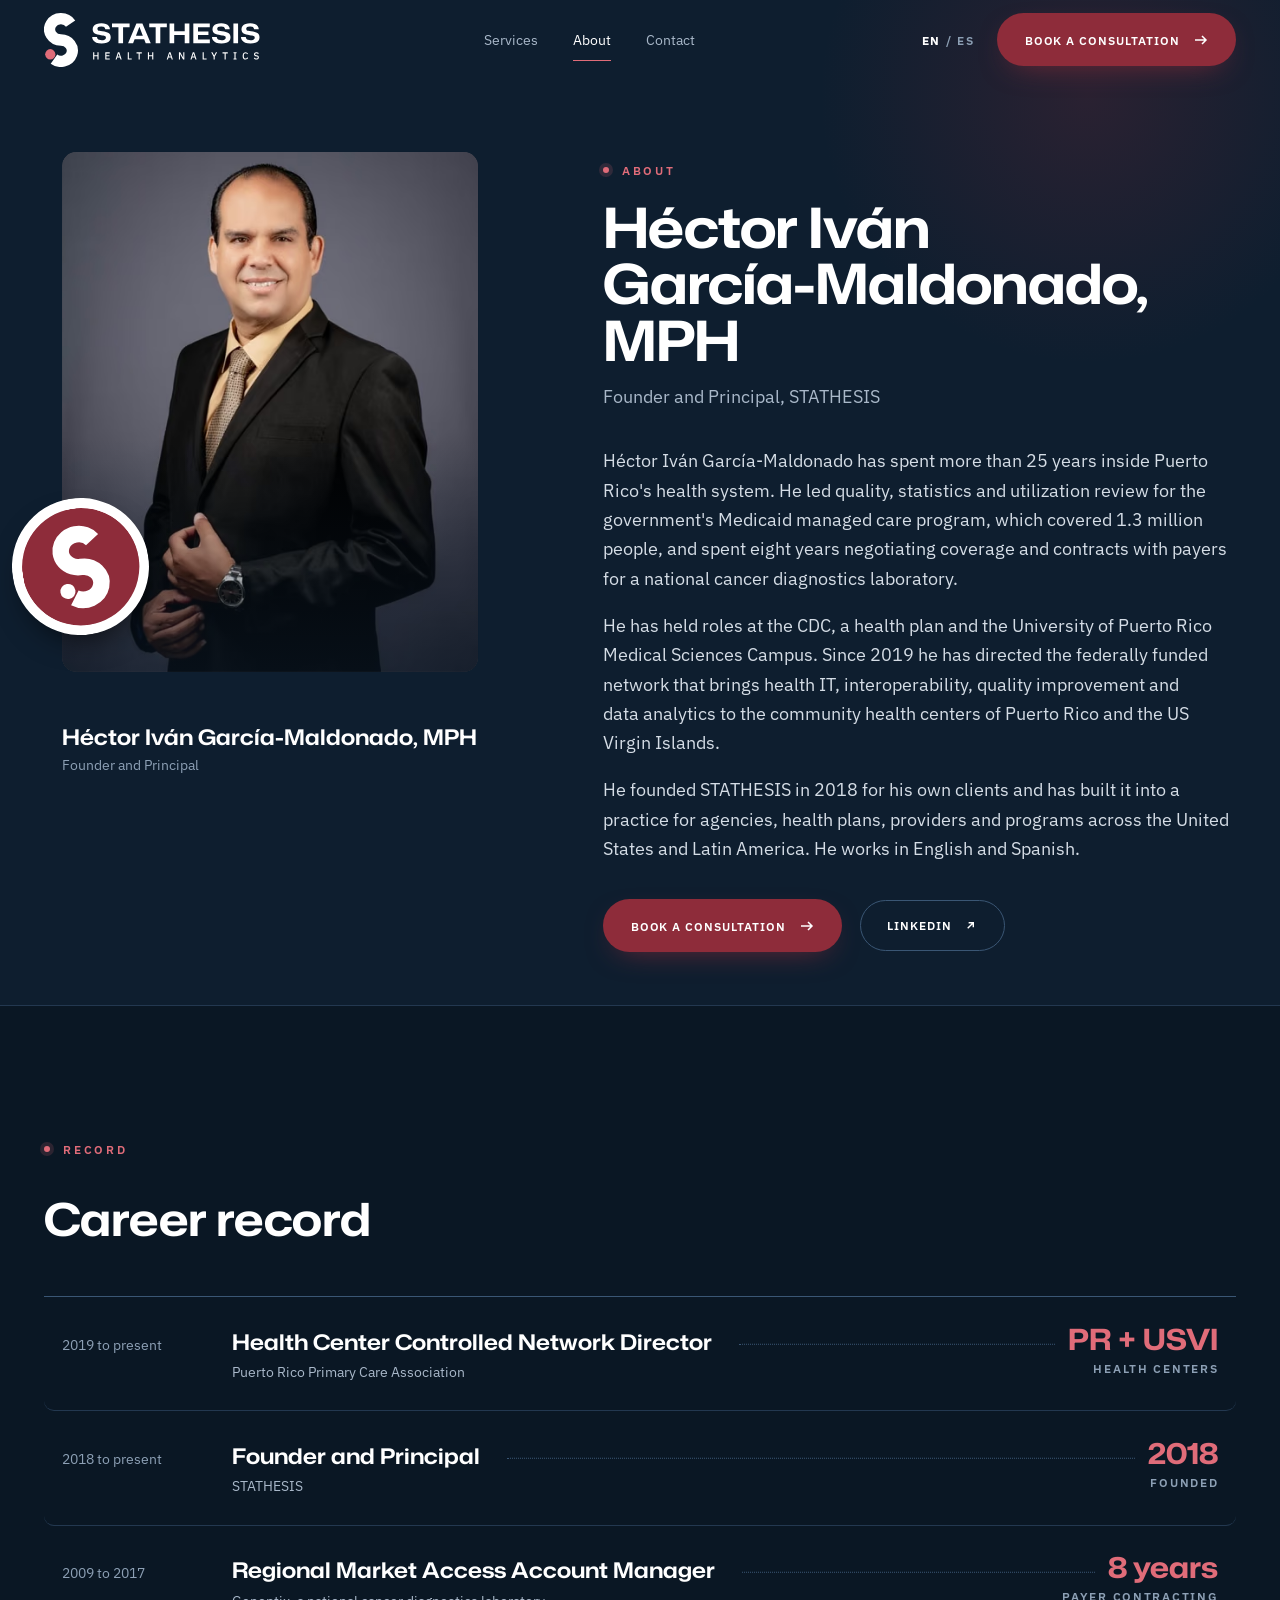
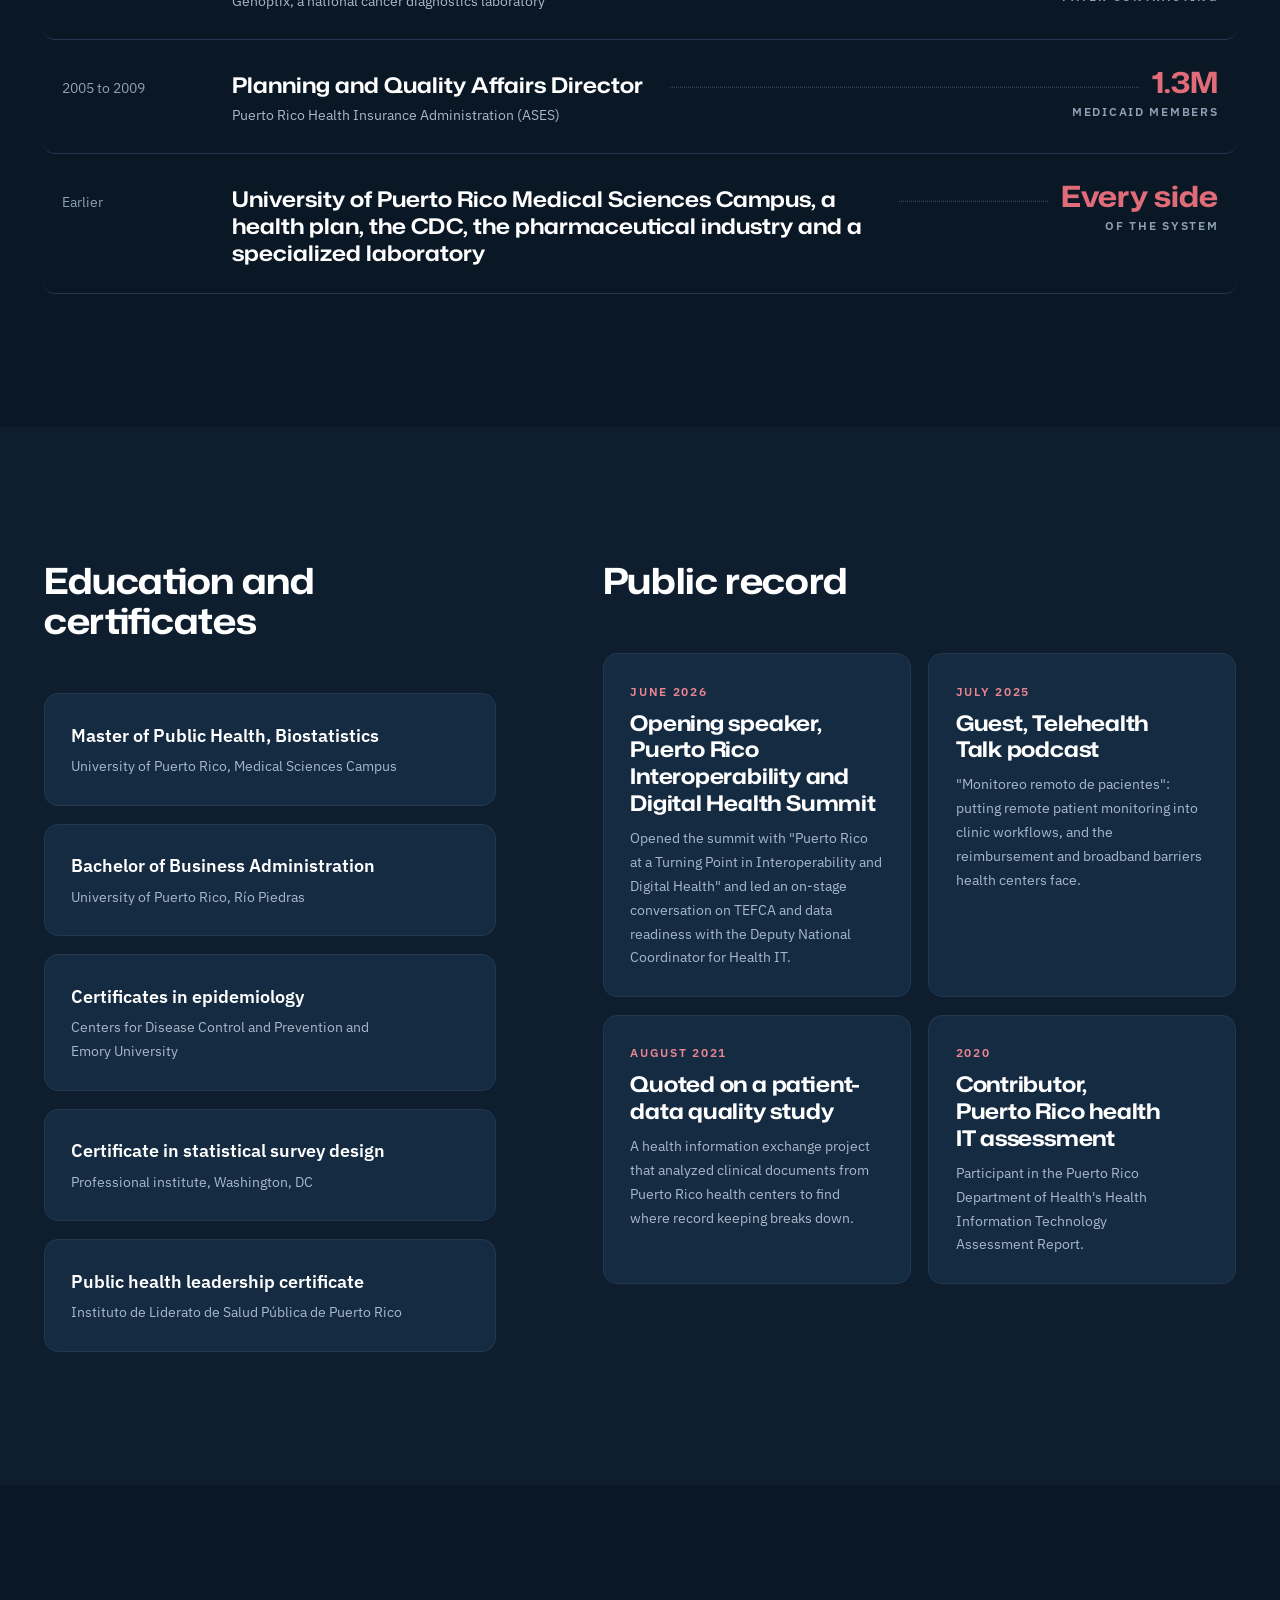
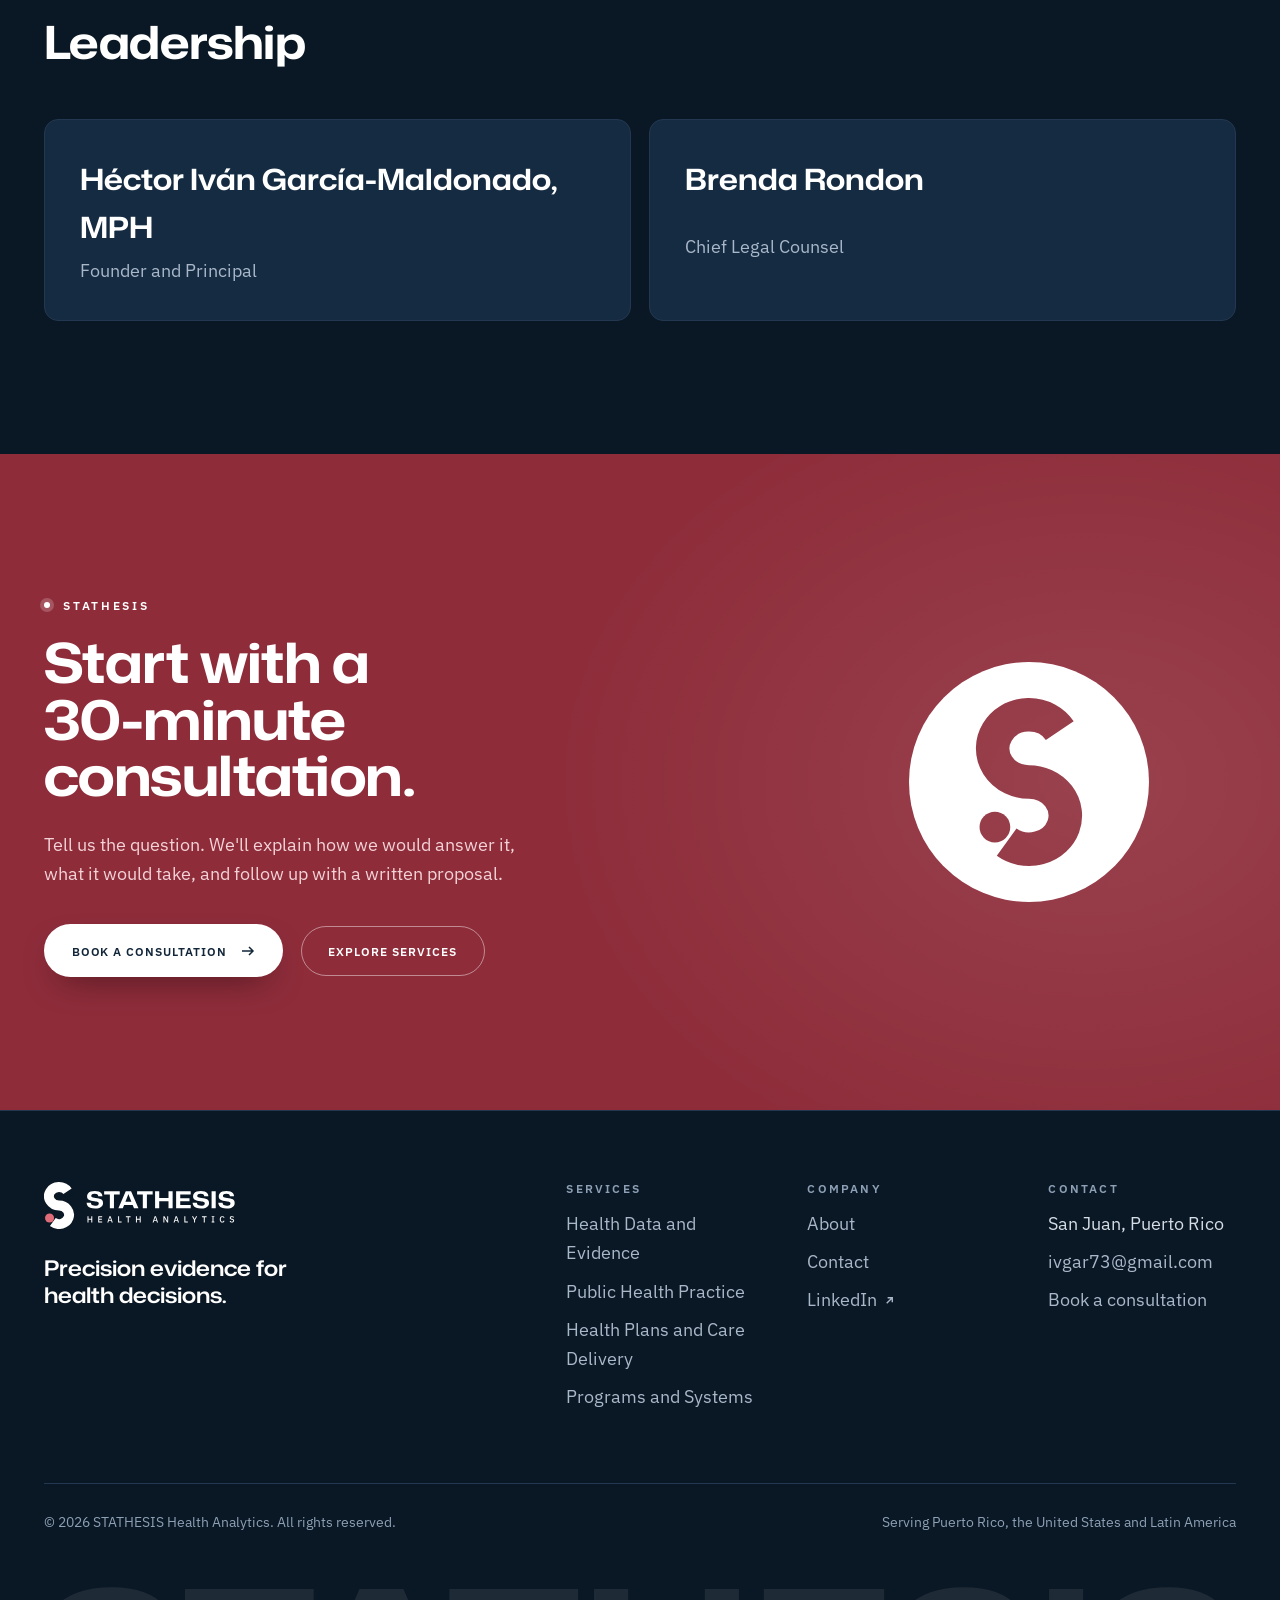
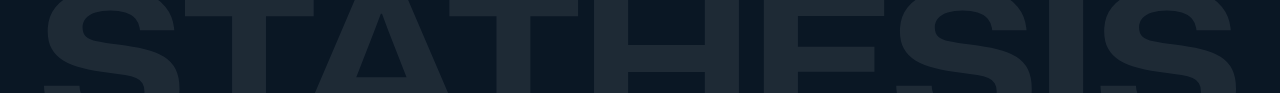
==== commit 30292e8f: "New type: Mona Sans and IBM Plex Sans, with the v5 logo STATHESIS no longer shares a typeface with a" ====
--- a/about/index.html
+++ b/about/index.html
@@ -19,11 +19,11 @@
 <link rel="icon" href="/favicon.svg?v=4" type="image/svg+xml">
 <link rel="icon" href="/favicon-32.png" sizes="32x32" type="image/png">
 <link rel="apple-touch-icon" href="/apple-touch-icon.png">
-<link rel="preload" href="/fonts/archivo-vf.woff2" as="font" type="font/woff2" crossorigin>
-<link rel="preload" href="/fonts/hankengrotesk-vf.woff2" as="font" type="font/woff2" crossorigin>
-<link rel="stylesheet" href="/css/tokens.css?v=20261006r">
-<link rel="stylesheet" href="/css/base.css?v=20261006r">
-<link rel="stylesheet" href="/css/site.css?v=20261006r">
+<link rel="preload" href="/fonts/monasans-vf.woff2" as="font" type="font/woff2" crossorigin>
+<link rel="preload" href="/fonts/ibmplexsans-vf.woff2" as="font" type="font/woff2" crossorigin>
+<link rel="stylesheet" href="/css/tokens.css?v=20261006t">
+<link rel="stylesheet" href="/css/base.css?v=20261006t">
+<link rel="stylesheet" href="/css/site.css?v=20261006t">
 
 </head>
 <body>
@@ -118,10 +118,10 @@
       <span>&copy; 2026 STATHESIS Health Analytics. All rights reserved.</span>
       <span>Serving Puerto Rico, the United States and Latin America</span>
     </div>
-    <div class="giant" aria-hidden="true"><img src="/img/wordmark-giant.svg" width="723" height="73" alt="" loading="lazy"></div>
+    <div class="giant" aria-hidden="true"><img src="/img/wordmark-giant.svg" width="612" height="75" alt="" loading="lazy"></div>
   </div>
 </footer>
-<script src="/js/motion.js?v=20261006r" defer></script>
-<script src="/js/site.js?v=20261006r" defer></script>
+<script src="/js/motion.js?v=20261006t" defer></script>
+<script src="/js/site.js?v=20261006t" defer></script>
 </body>
 </html>
--- a/css/tokens.css
+++ b/css/tokens.css
@@ -2,22 +2,22 @@
    STATHESIS Health Analytics: design tokens. The only file with raw values.
    Dark Studio (from Hector's Swipe Shelf): a deep navy ground, hairline
    panels, one reserved accent (oxblood fills, rose for text on dark).
-   Logo v4: the Point (main) and the Seal (stamp). Archivo for display,
-   Hanken Grotesk for text.
+   Logo v5: the Point (main) and the Seal (stamp). Mona Sans for display,
+   IBM Plex Sans for text. No other site uses either (brand registry).
    ========================================================================== */
 
 @font-face {
-  font-family: "Archivo";
-  src: url("../fonts/archivo-vf.woff2") format("woff2");
-  font-weight: 400 800; font-stretch: 100% 125%; font-style: normal; font-display: swap;
+  font-family: "Mona Sans";
+  src: url("../fonts/monasans-vf.woff2") format("woff2");
+  font-weight: 500 800; font-stretch: 100% 125%; font-style: normal; font-display: swap;
 }
 @font-face {
-  font-family: "Hanken Grotesk";
-  src: url("../fonts/hankengrotesk-vf.woff2") format("woff2");
-  font-weight: 100 900; font-style: normal; font-display: swap;
+  font-family: "IBM Plex Sans";
+  src: url("../fonts/ibmplexsans-vf.woff2") format("woff2");
+  font-weight: 400 700; font-style: normal; font-display: swap;
 }
-@font-face { font-family: "Archivo Fallback"; src: local("Arial"); size-adjust: 106%; ascent-override: 88%; descent-override: 22%; }
-@font-face { font-family: "Hanken Fallback"; src: local("Arial"); size-adjust: 98%; ascent-override: 98%; descent-override: 26%; }
+@font-face { font-family: "Mona Fallback"; src: local("Arial"); size-adjust: 115%; ascent-override: 95%; descent-override: 28%; }
+@font-face { font-family: "Plex Fallback"; src: local("Arial"); size-adjust: 101%; ascent-override: 102%; descent-override: 27%; }
 
 :root {
   color-scheme: dark;
@@ -62,13 +62,13 @@
   --color-inverse-ink: var(--white);
 
   /* ---- Type ---- */
-  --font-display: "Archivo", "Archivo Fallback", Arial, sans-serif;
-  --font-body:    "Hanken Grotesk", "Hanken Fallback", -apple-system, "Segoe UI", Roboto, Arial, sans-serif;
+  --font-display: "Mona Sans", "Mona Fallback", Arial, sans-serif;
+  --font-body:    "IBM Plex Sans", "Plex Fallback", -apple-system, "Segoe UI", Roboto, Arial, sans-serif;
   --weight-body: 400;
   --weight-strong: 600;
   --weight-display: 680;
-  --stretch-display: 110%;
-  --tracking-display: -0.024em;
+  --stretch-display: 118%;
+  --tracking-display: -0.01em;
   --tracking-eyebrow: 0.22em;
 
   --step--2: clamp(0.72rem, 0.70rem + 0.08vw, 0.78rem);
--- a/css/site.css
+++ b/css/site.css
@@ -71,7 +71,7 @@
   background: radial-gradient(closest-side, rgb(142 44 58 / 0.24), transparent 70%); }
 .hero-grid { position: relative; display: grid; gap: var(--space-xl); align-items: center; }
 @media (min-width: 60rem) { .hero-grid { grid-template-columns: minmax(0, 6fr) minmax(0, 5fr); gap: var(--space-2xl); min-height: min(74svh, 740px); } }
-.hero h1 { font-size: var(--step-7); line-height: var(--leading-tight); letter-spacing: -0.035em; margin-top: var(--space-m); max-width: 12ch; }
+.hero h1 { font-size: var(--step-7); line-height: var(--leading-tight); letter-spacing: -0.02em; margin-top: var(--space-m); max-width: 12ch; }
 .hero h1 .dim { color: var(--mist); }
 .hero .lede { margin-top: var(--space-m); font-size: var(--step-1); }
 .hero-actions { margin-top: var(--space-l); }
@@ -272,7 +272,7 @@
 .page-hero { position: relative; padding-block: var(--space-2xl) var(--space-xl); border-bottom: 1px solid var(--line); overflow-x: hidden; overflow-x: clip; clip-path: inset(-100vh 0 0 0); }
 .page-hero::before { content: ""; position: absolute; right: -15%; top: -40%; width: 60vw; height: 60vw; max-width: 900px; max-height: 900px; border-radius: 50%; pointer-events: none; background: radial-gradient(closest-side, rgb(142 44 58 / 0.22), transparent 70%); }
 .page-hero > .container { position: relative; }
-.page-hero h1 { font-size: var(--step-6); line-height: var(--leading-tight); letter-spacing: -0.03em; margin-top: var(--space-s); max-width: 16ch; }
+.page-hero h1 { font-size: var(--step-6); line-height: var(--leading-tight); letter-spacing: -0.018em; margin-top: var(--space-s); max-width: 16ch; }
 .page-hero .lede { margin-top: var(--space-m); max-width: 56ch; }
 
 /* ---- Services page: side index + panels ---- */
@@ -316,7 +316,7 @@
 /* ---- About page ---- */
 .about-grid { display: grid; gap: var(--space-2xl); }
 @media (min-width: 60rem) { .about-grid { grid-template-columns: minmax(0, 5fr) minmax(0, 7fr); gap: var(--space-3xl); align-items: start; } }
-.about-name { font-size: var(--step-5); line-height: 1.04; letter-spacing: -0.03em; }
+.about-name { font-size: var(--step-5); line-height: 1.04; letter-spacing: -0.018em; }
 .about-grid .prose p { color: var(--ink-2); }
 .creds { list-style: none; padding: 0; display: grid; gap: var(--space-s); }
 .creds li { padding: var(--space-m); display: grid; gap: var(--space-3xs); margin: 0; }
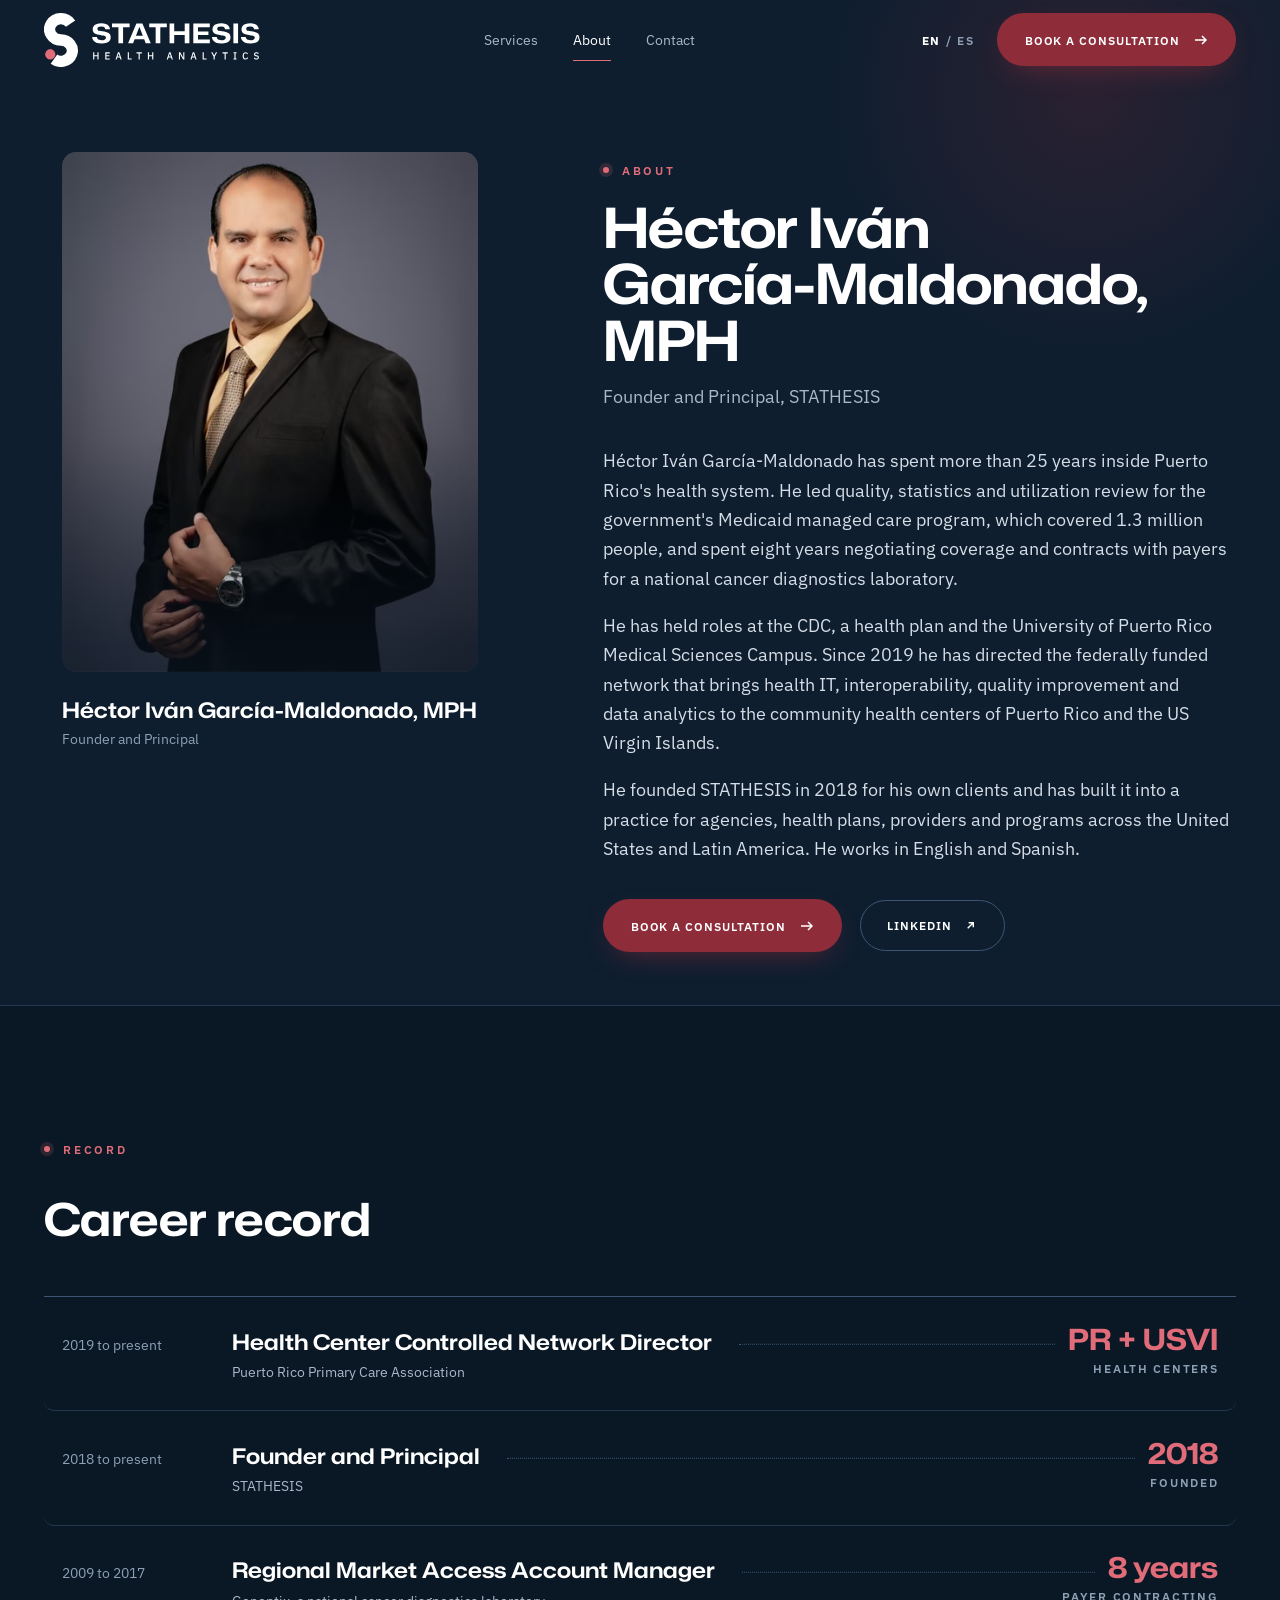
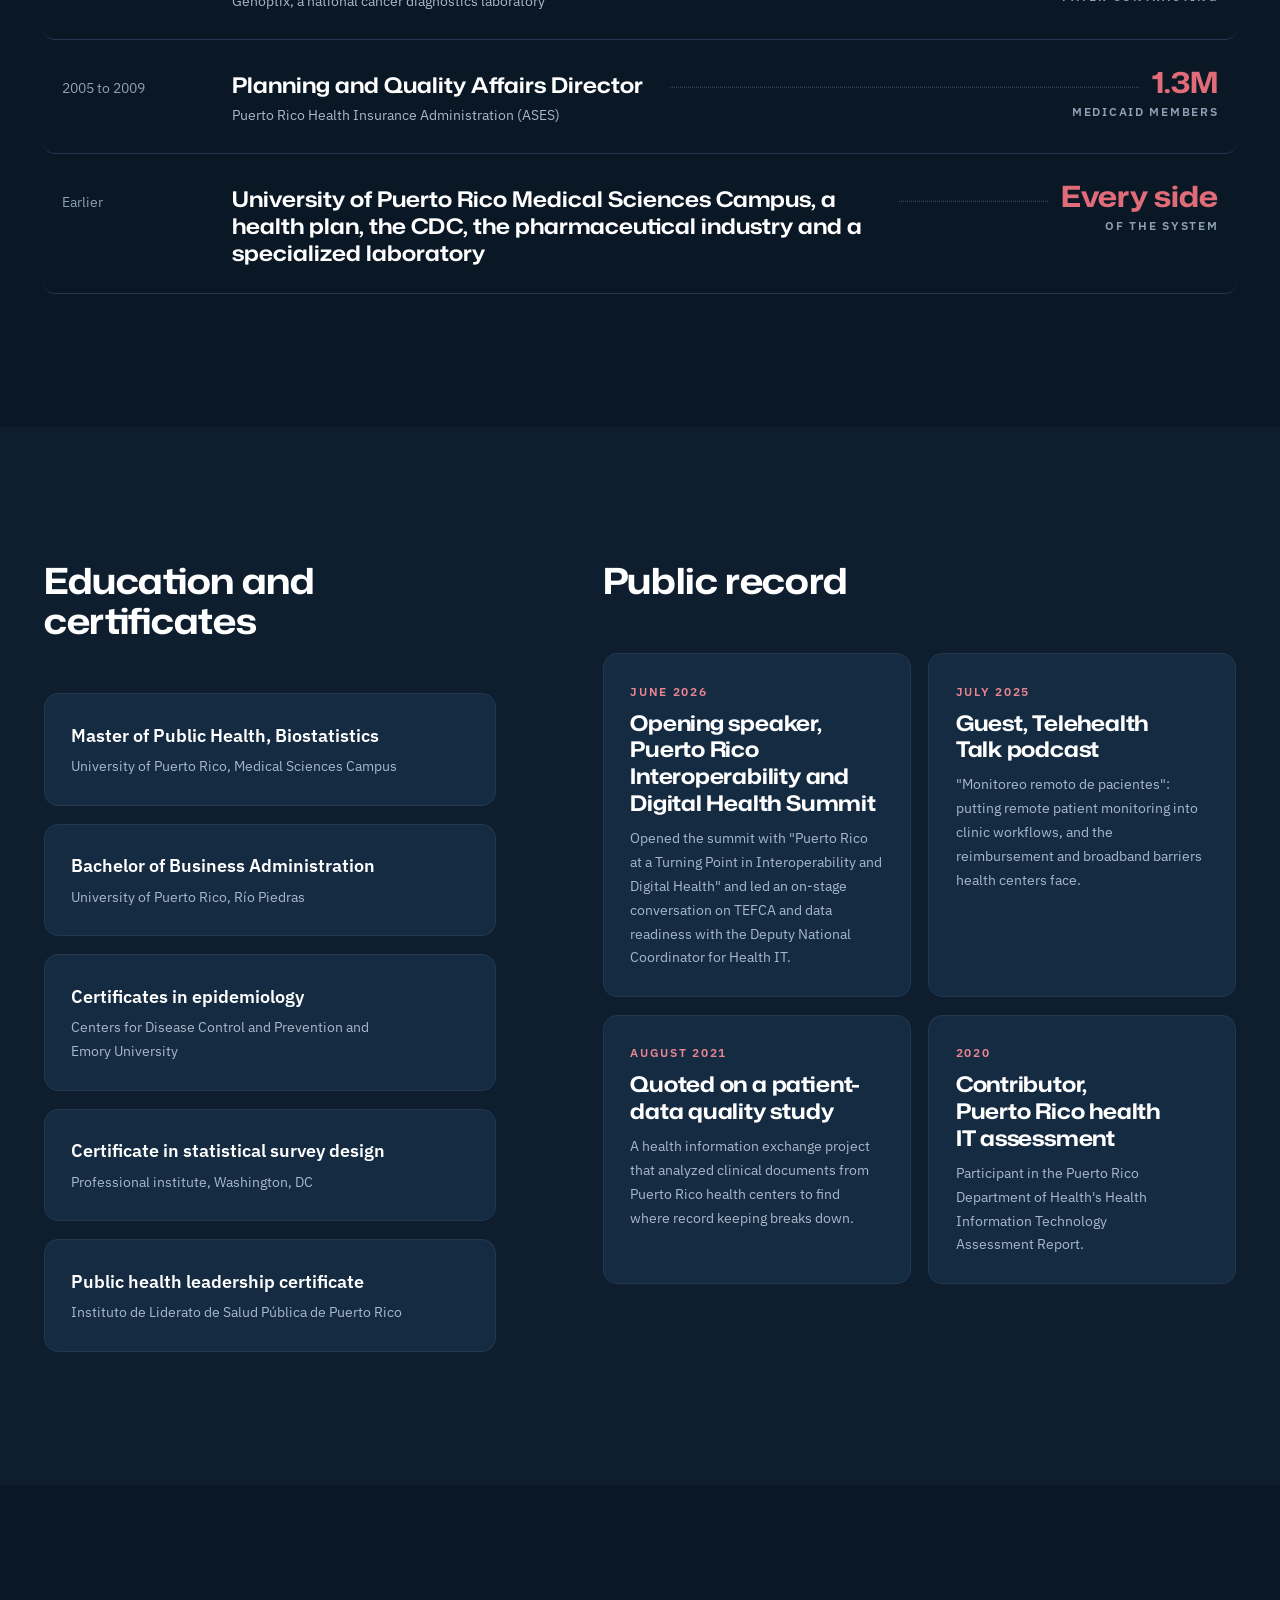
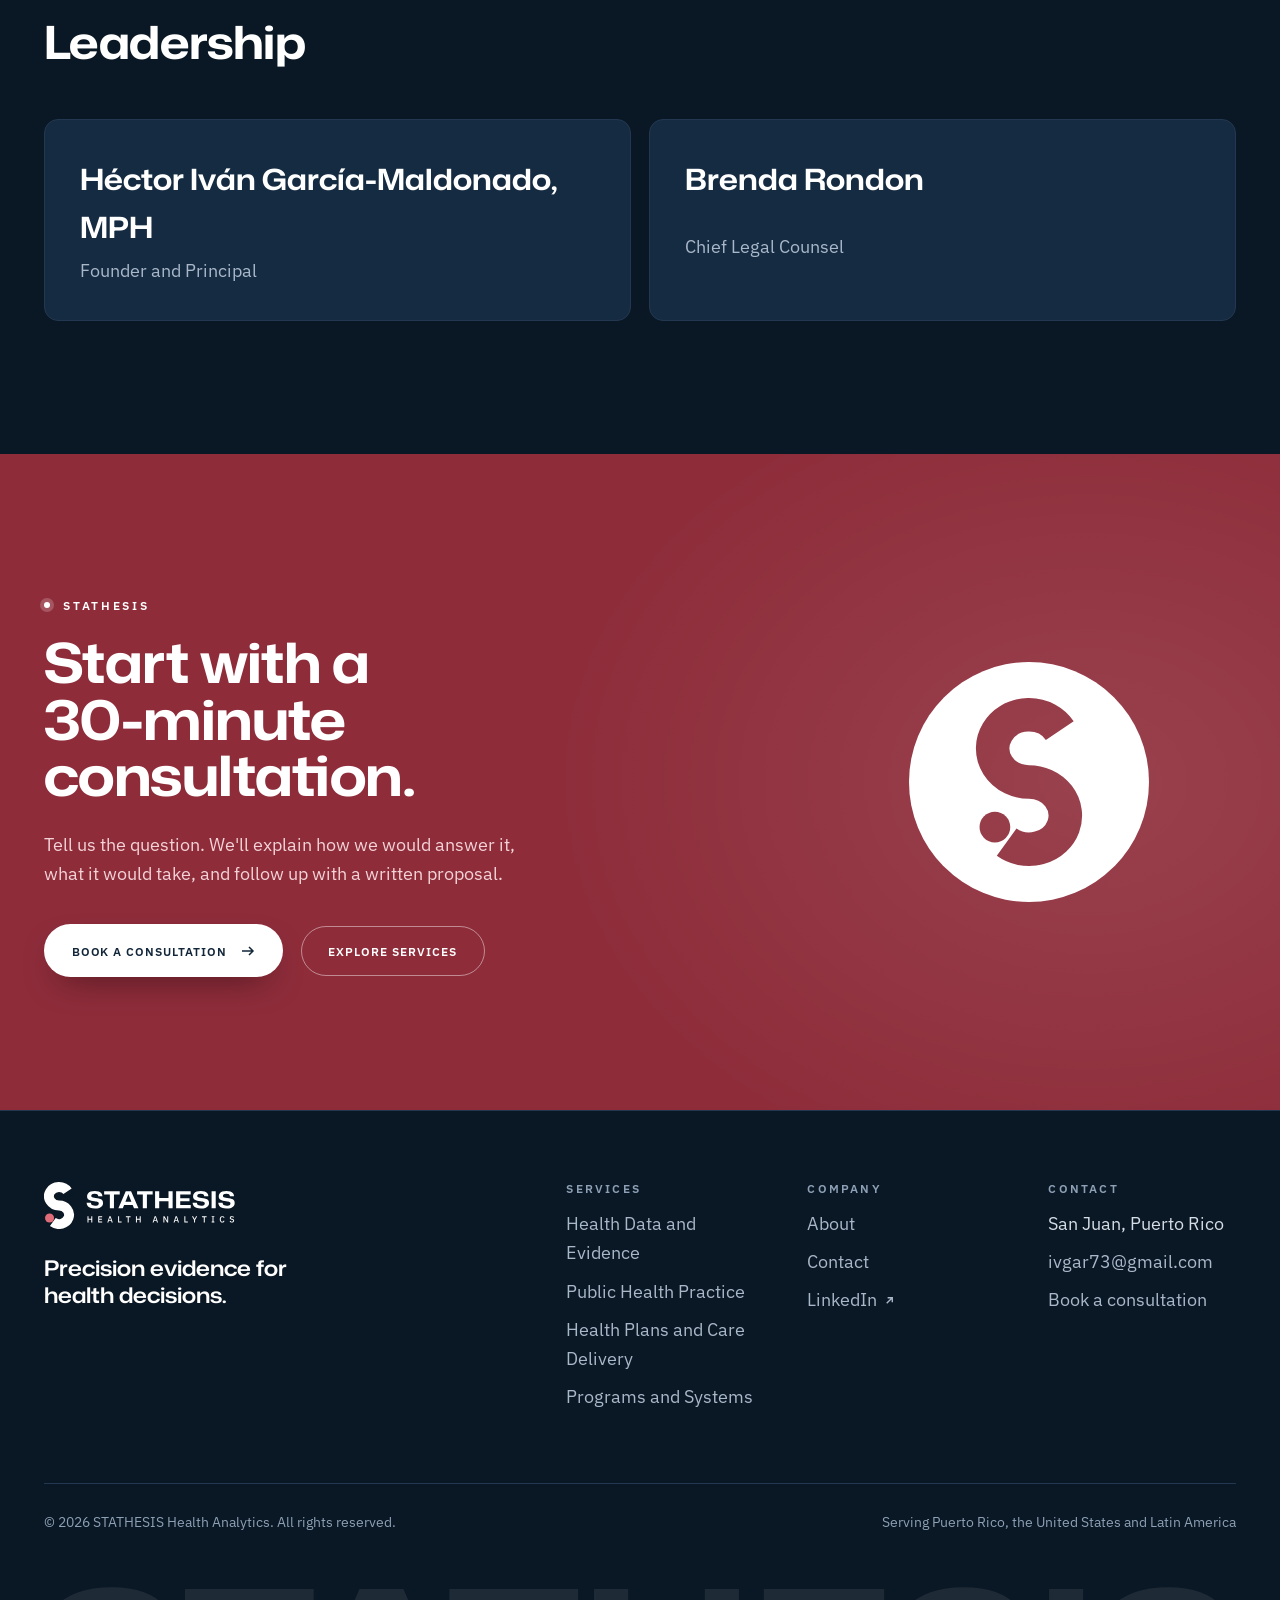
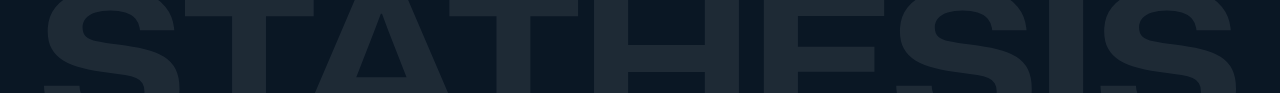
==== commit b4474264: "Cleaner, larger portrait (2x upscale, background only cleaned); remove the Seal from the portrait an" ====
--- a/about/index.html
+++ b/about/index.html
@@ -21,9 +21,9 @@
 <link rel="apple-touch-icon" href="/apple-touch-icon.png">
 <link rel="preload" href="/fonts/monasans-vf.woff2" as="font" type="font/woff2" crossorigin>
 <link rel="preload" href="/fonts/ibmplexsans-vf.woff2" as="font" type="font/woff2" crossorigin>
-<link rel="stylesheet" href="/css/tokens.css?v=20261006t">
-<link rel="stylesheet" href="/css/base.css?v=20261006t">
-<link rel="stylesheet" href="/css/site.css?v=20261006t">
+<link rel="stylesheet" href="/css/tokens.css?v=20261006z">
+<link rel="stylesheet" href="/css/base.css?v=20261006z">
+<link rel="stylesheet" href="/css/site.css?v=20261006z">
 
 </head>
 <body>
@@ -50,8 +50,7 @@
   <div class="container about-grid">
     <figure class="portrait">
         <div class="frame">
-          <div class="media" data-reveal><picture><source type="image/avif" srcset="/img/hector-480.avif 480w, /img/hector-640.avif 640w" sizes="(min-width: 60rem) 26rem, 90vw"><source type="image/webp" srcset="/img/hector-480.webp 480w, /img/hector-640.webp 640w" sizes="(min-width: 60rem) 26rem, 90vw"><img src="/img/hector-640.jpg" srcset="/img/hector-480.jpg 480w, /img/hector-640.jpg 640w" sizes="(min-width: 60rem) 26rem, 90vw" width="640" height="800" alt="Héctor Iván García-Maldonado, founder of STATHESIS, in a dark suit and tie" fetchpriority="high" decoding="async"></picture></div>
-          <div class="stamp" data-stamp aria-hidden="true"><img src="/img/seal-stamp.svg" width="100" height="100" alt=""></div>
+          <div class="media" data-reveal><picture><source type="image/avif" srcset="/img/hector-480.avif 480w, /img/hector-640.avif 640w, /img/hector-960.avif 960w, /img/hector-1280.avif 1280w" sizes="(min-width: 60rem) 26rem, 90vw"><source type="image/webp" srcset="/img/hector-480.webp 480w, /img/hector-640.webp 640w, /img/hector-960.webp 960w, /img/hector-1280.webp 1280w" sizes="(min-width: 60rem) 26rem, 90vw"><img src="/img/hector-960.jpg" srcset="/img/hector-480.jpg 480w, /img/hector-640.jpg 640w, /img/hector-960.jpg 960w, /img/hector-1280.jpg 1280w" sizes="(min-width: 60rem) 26rem, 90vw" width="640" height="800" alt="Héctor Iván García-Maldonado, founder of STATHESIS, in a dark suit and tie" fetchpriority="high" decoding="async"></picture></div>
         </div>
         <figcaption><b>Héctor Iván García-Maldonado, MPH</b><span>Founder and Principal</span></figcaption>
       </figure>
@@ -121,7 +120,7 @@
     <div class="giant" aria-hidden="true"><img src="/img/wordmark-giant.svg" width="612" height="75" alt="" loading="lazy"></div>
   </div>
 </footer>
-<script src="/js/motion.js?v=20261006t" defer></script>
-<script src="/js/site.js?v=20261006t" defer></script>
+<script src="/js/motion.js?v=20261006z" defer></script>
+<script src="/js/site.js?v=20261006z" defer></script>
 </body>
 </html>
--- a/css/site.css
+++ b/css/site.css
@@ -87,6 +87,8 @@
 .fig-label.tl { top: var(--space-s); left: var(--space-s); } .fig-label.tr { top: var(--space-s); right: var(--space-s); }
 .fig-label.bl { bottom: var(--space-s); left: var(--space-s); } .fig-label.br { bottom: var(--space-s); right: var(--space-s); }
 .fig-label b { color: var(--rose-hi); font-weight: var(--weight-strong); }
+/* The hover hint means nothing on touch screens, and in Spanish it collides with the legend at phone width. */
+@media (hover: none), (max-width: 30rem) { .fig-label.bl { display: none; } }
 .facts { margin-top: var(--space-2xl); grid-template-columns: repeat(2, minmax(0, 1fr)); }
 @media (min-width: 60rem) { .facts { grid-template-columns: repeat(4, minmax(0, 1fr)); } }
 .fact { padding: var(--space-m); display: grid; gap: var(--space-2xs); align-content: start; }
@@ -100,11 +102,9 @@
 .portrait .media { --ratio: 4 / 5; border-radius: var(--radius-l); background: var(--photo-bg); box-shadow: var(--shadow-m); }
 .portrait .media::after { content: ""; position: absolute; inset: 0; pointer-events: none; z-index: 1; background: linear-gradient(180deg, transparent 55%, rgb(14 30 47 / 0.5)); }
 .portrait .media > img { object-position: 50% 28%; }
-.portrait figcaption { margin-top: var(--space-xl); display: grid; gap: 0.15rem; }
+.portrait figcaption { margin-top: var(--space-m); display: grid; gap: 0.15rem; }
 .portrait figcaption b { font-family: var(--font-display); font-stretch: var(--stretch-display); color: var(--ink); font-size: var(--step-1); font-weight: 650; line-height: 1.2; }
 .portrait figcaption span { font-size: var(--step--1); color: var(--dim); }
-.stamp { position: absolute; width: 33%; left: -12%; bottom: 7%; transform: rotate(-9deg); z-index: 2; }
-.stamp img { width: 100%; height: auto; padding: 7%; background: var(--white); border-radius: 50%; box-shadow: 0 14px 30px -12px rgb(0 0 0 / 0.7); }
 .statement { font-size: var(--step-1); color: var(--ink-2); max-width: 46ch; margin-top: var(--space-m); line-height: 1.55; }
 .register { margin-top: var(--space-xl); border-top: 1px solid var(--line-hi); }
 .register-row { display: grid; grid-template-columns: 1fr; gap: var(--space-3xs) var(--space-m); padding: var(--space-m) var(--space-s); border-bottom: 1px solid var(--line); align-items: baseline; border-radius: var(--radius-m); transition: background-color var(--dur-base) var(--ease-out); }
@@ -177,7 +177,7 @@
 .plot .est { fill: var(--ink); }
 .plot .pooled { fill: var(--rose); }
 .plot text { font-family: var(--font-body); font-size: 11px; fill: var(--dim); letter-spacing: 0.04em; }
-.plot .title { font-family: var(--font-display); font-stretch: var(--stretch-display); font-size: 15px; fill: var(--ink); letter-spacing: -0.01em; font-weight: 650; }
+.plot .title { font-family: var(--font-display); font-stretch: 100%; font-size: 15px; fill: var(--ink); letter-spacing: -0.01em; font-weight: 650; }
 .plot .pooled-g text { fill: var(--ink) !important; }
 .plot-caption { margin-top: var(--space-s); font-size: var(--step--2); color: var(--dim); letter-spacing: 0.06em; }
 
@@ -355,11 +355,10 @@
    Phones
    ========================================================================== */
 @media (max-width: 47.99rem) {
-  .portrait .stamp { width: 34%; left: -4%; bottom: -6%; }
-  .portrait figcaption { margin-top: var(--space-2xl); }
+  .portrait figcaption { margin-top: var(--space-m); }
   .plot { padding: var(--space-s); }
   .plot text { font-size: 19px; }
-  .plot .title { font-size: 20px; }
+  .plot .title { font-size: 18px; }
   .plot .dir { font-size: 15px; }
   .disc-tab { grid-template-columns: 2.6rem minmax(0, 1fr) auto; padding: var(--space-s); }
   .fig-label { font-size: 0.62rem; }
@@ -369,8 +368,6 @@
    Motion states (only with JS on and reduced motion off)
    ========================================================================== */
 @media (prefers-reduced-motion: no-preference) {
-  .js .stamp[data-stamp] { opacity: 0; transform: rotate(-24deg) scale(1.35); }
-  .js .stamp[data-stamp].is-in { opacity: 1; transform: rotate(-9deg) scale(1); transition: opacity 260ms var(--ease-out), transform 720ms var(--ease-stamp); }
   .js .register-row .leader { transform: translateY(var(--lift)) scaleX(0); transform-origin: left; transition: transform 1.1s var(--ease-out) 0.2s, border-color var(--dur-base); }
   .js .register-row.is-in .leader { transform: translateY(var(--lift)) scaleX(1); }
   @view-transition { navigation: auto; }
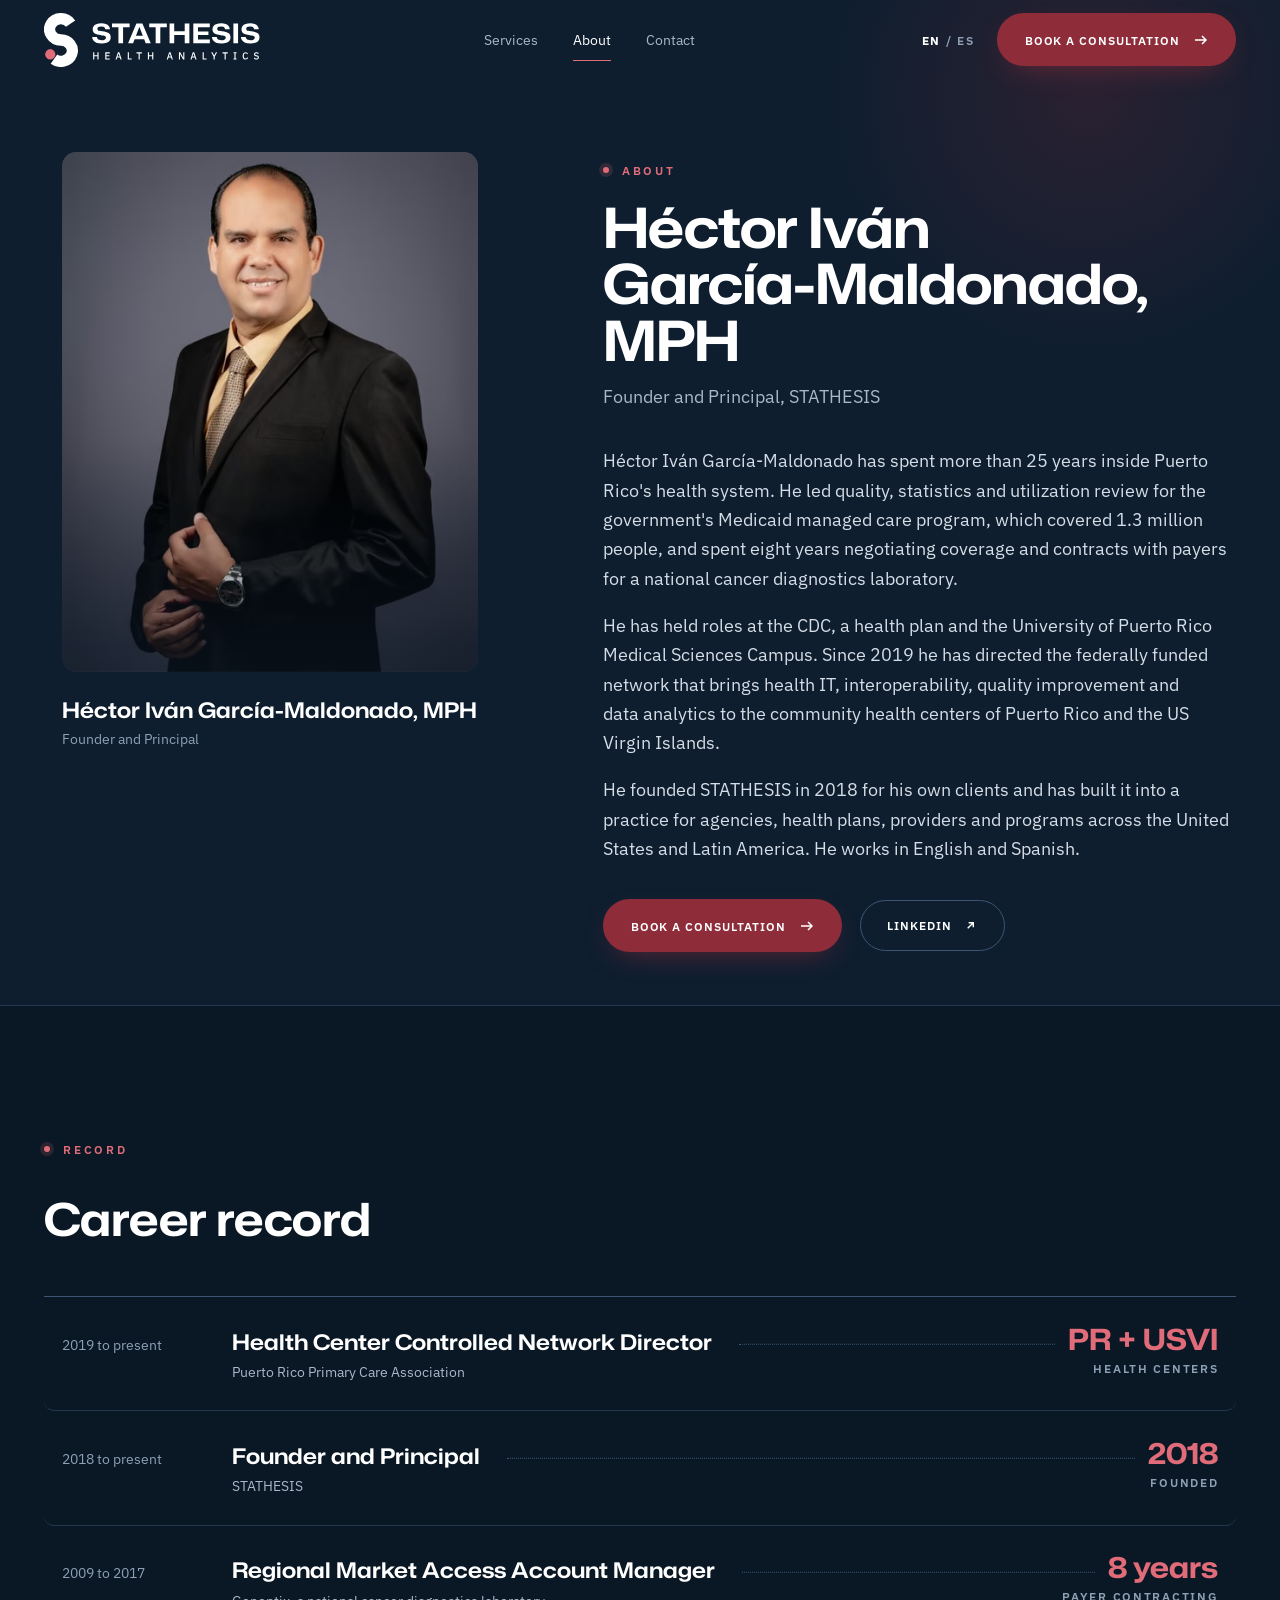
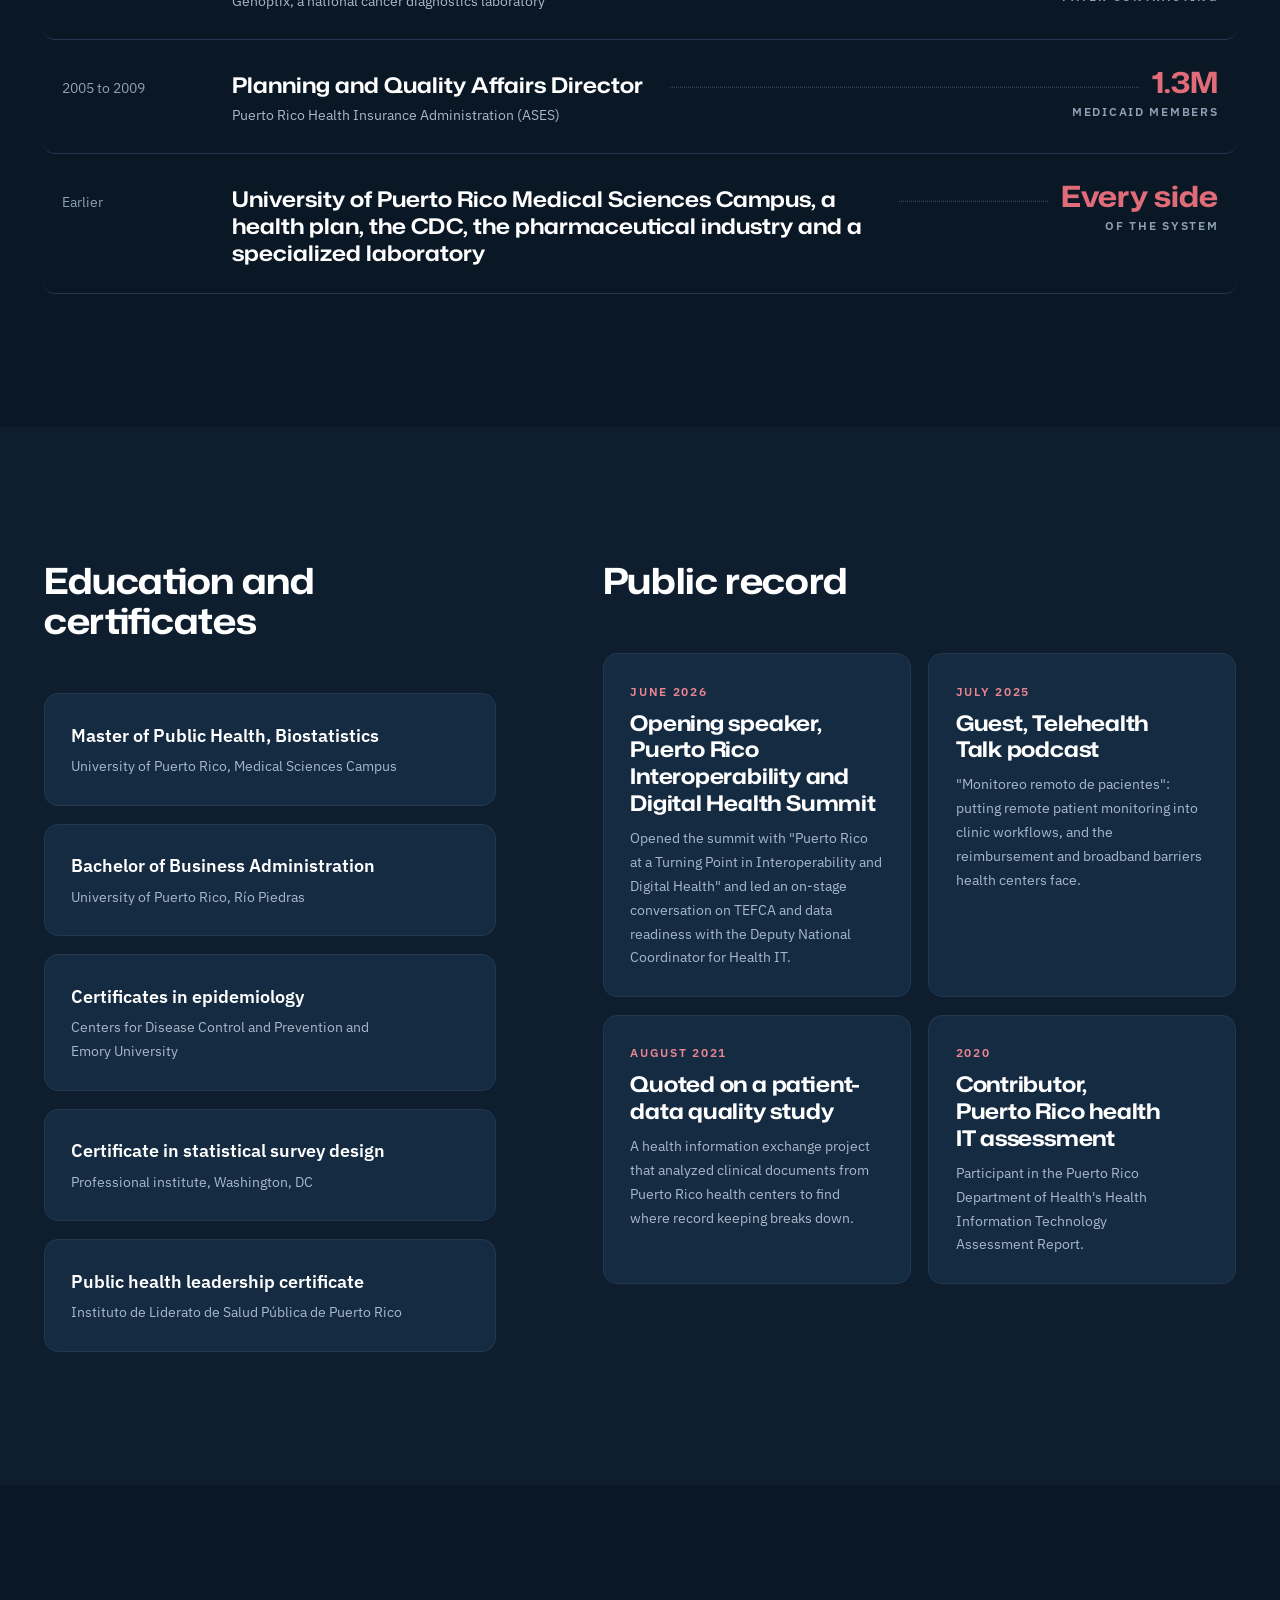
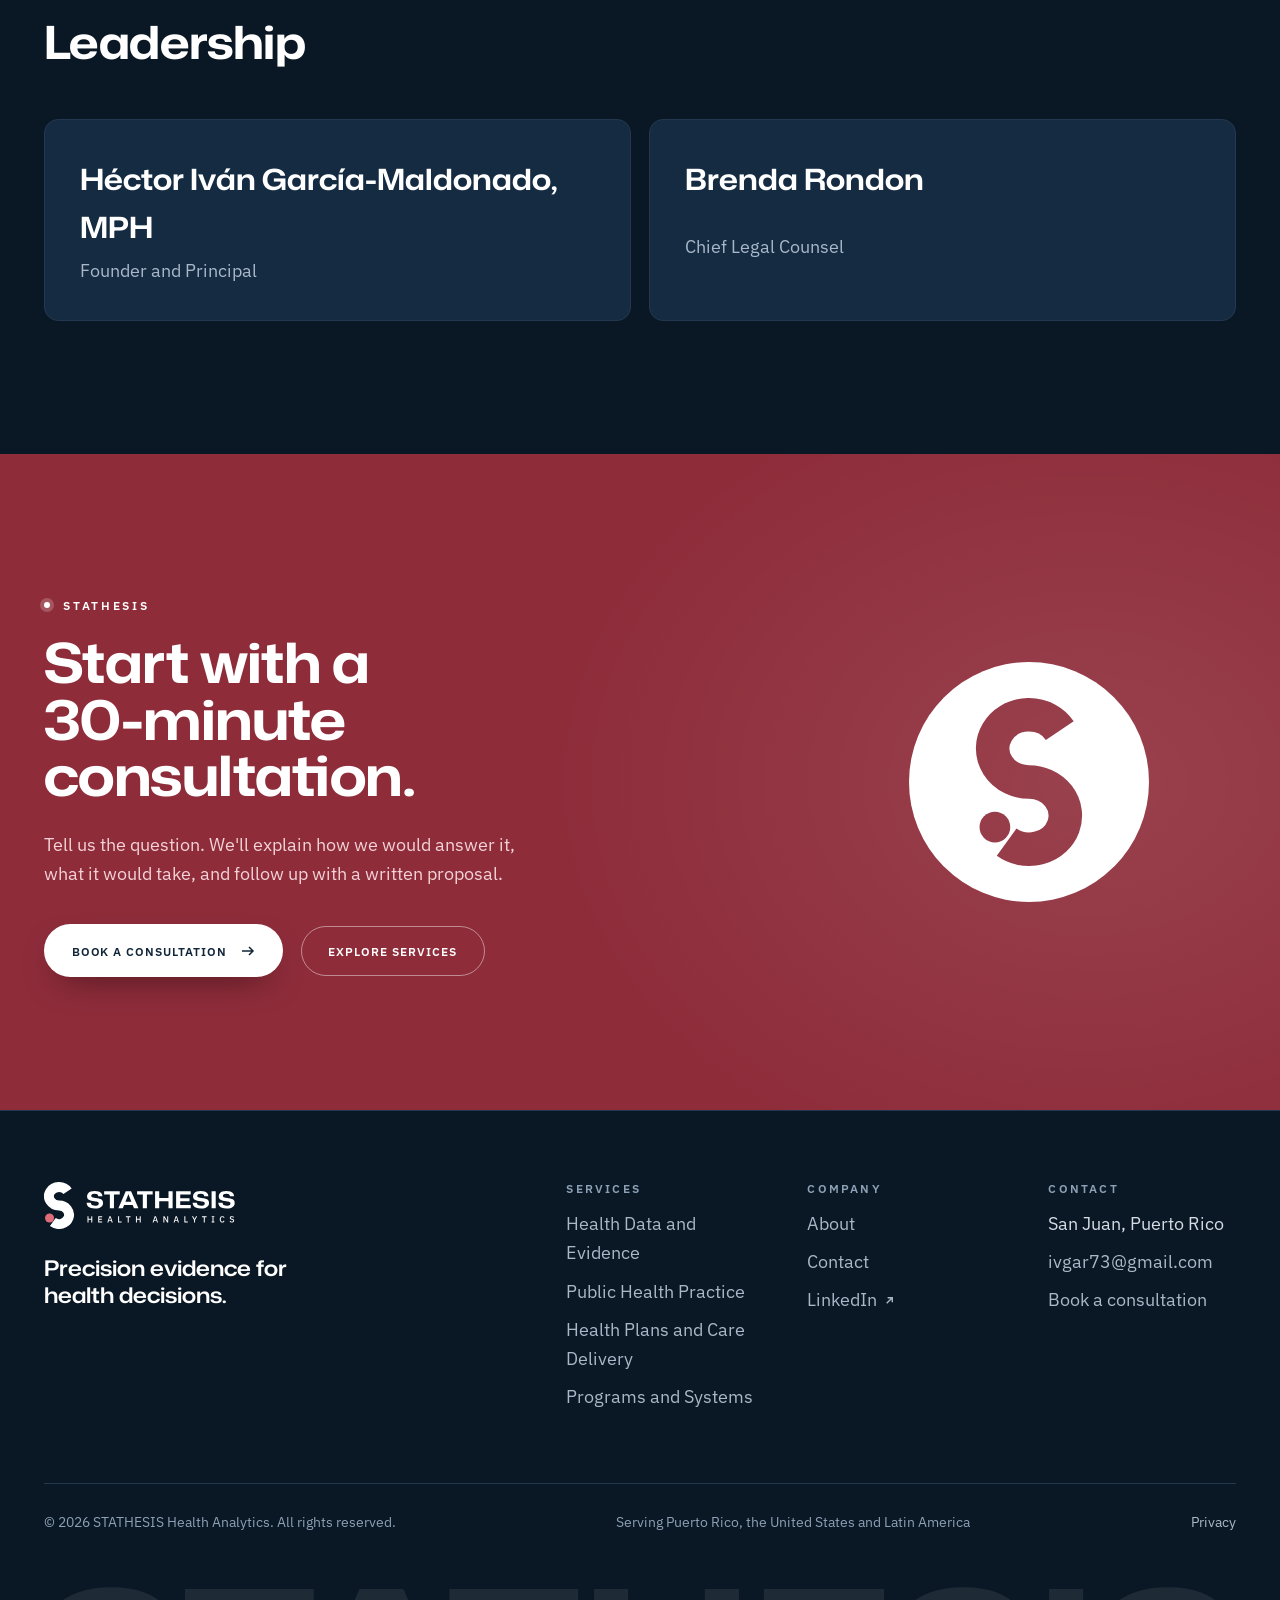
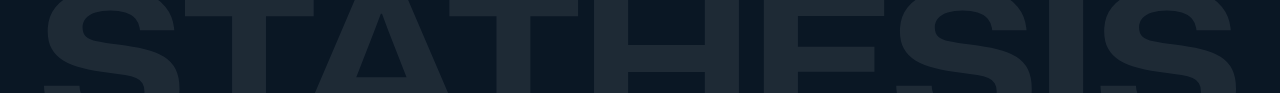
==== commit f1df4911: "Privacy pages (EN /privacy/, ES /es/privacidad/) for the Google Analytics tag Built from the About p" ====
--- a/about/index.html
+++ b/about/index.html
@@ -2,6 +2,14 @@
 <html lang="en">
 <head>
 <meta charset="utf-8">
+<!-- Google tag (gtag.js) -->
+<script async src="https://www.googletagmanager.com/gtag/js?id=G-16YY1DPBME"></script>
+<script>
+  window.dataLayer = window.dataLayer || [];
+  function gtag(){dataLayer.push(arguments);}
+  gtag('js', new Date());
+  gtag('config', 'G-16YY1DPBME');
+</script>
 <meta name="viewport" content="width=device-width, initial-scale=1, viewport-fit=cover">
 <title>About Héctor Iván García-Maldonado · STATHESIS Health Analytics</title>
 <meta name="description" content="Héctor Iván García-Maldonado, MPH: 25 years in Puerto Rico&#x27;s health system across Medicaid managed care quality, payer contracting, health IT and public health. Founder of STATHESIS.">
@@ -21,9 +29,9 @@
 <link rel="apple-touch-icon" href="/apple-touch-icon.png">
 <link rel="preload" href="/fonts/monasans-vf.woff2" as="font" type="font/woff2" crossorigin>
 <link rel="preload" href="/fonts/ibmplexsans-vf.woff2" as="font" type="font/woff2" crossorigin>
-<link rel="stylesheet" href="/css/tokens.css?v=20261006z">
-<link rel="stylesheet" href="/css/base.css?v=20261006z">
-<link rel="stylesheet" href="/css/site.css?v=20261006z">
+<link rel="stylesheet" href="/css/tokens.css?v=20261017a">
+<link rel="stylesheet" href="/css/base.css?v=20261017a">
+<link rel="stylesheet" href="/css/site.css?v=20261017a">
 
 </head>
 <body>
@@ -116,11 +124,12 @@
     <div class="footer-base">
       <span>&copy; 2026 STATHESIS Health Analytics. All rights reserved.</span>
       <span>Serving Puerto Rico, the United States and Latin America</span>
+      <a href="/privacy/">Privacy</a>
     </div>
     <div class="giant" aria-hidden="true"><img src="/img/wordmark-giant.svg" width="612" height="75" alt="" loading="lazy"></div>
   </div>
 </footer>
-<script src="/js/motion.js?v=20261006z" defer></script>
-<script src="/js/site.js?v=20261006z" defer></script>
+<script src="/js/motion.js?v=20261017a" defer></script>
+<script src="/js/site.js?v=20261017a" defer></script>
 </body>
 </html>
--- a/css/site.css
+++ b/css/site.css
@@ -166,7 +166,7 @@
 .method.is-pinned .section-head { margin-bottom: var(--space-l); }
 .method.is-pinned .h2 { font-size: var(--step-4); }
 .method.is-pinned .method-steps { gap: var(--space-s); }
-.method.is-pinned .mstep { opacity: 0.32; }
+.method.is-pinned .mstep { opacity: 0.68; } /* the lowest that keeps the dimmed steps at WCAG AA contrast */
 .method.is-pinned .mstep.is-active { opacity: 1; }
 .method.is-pinned .mstep p { font-size: var(--step--1); }
 .plot { margin: 0; padding: var(--space-m); box-shadow: var(--shadow-m); overflow: visible; }
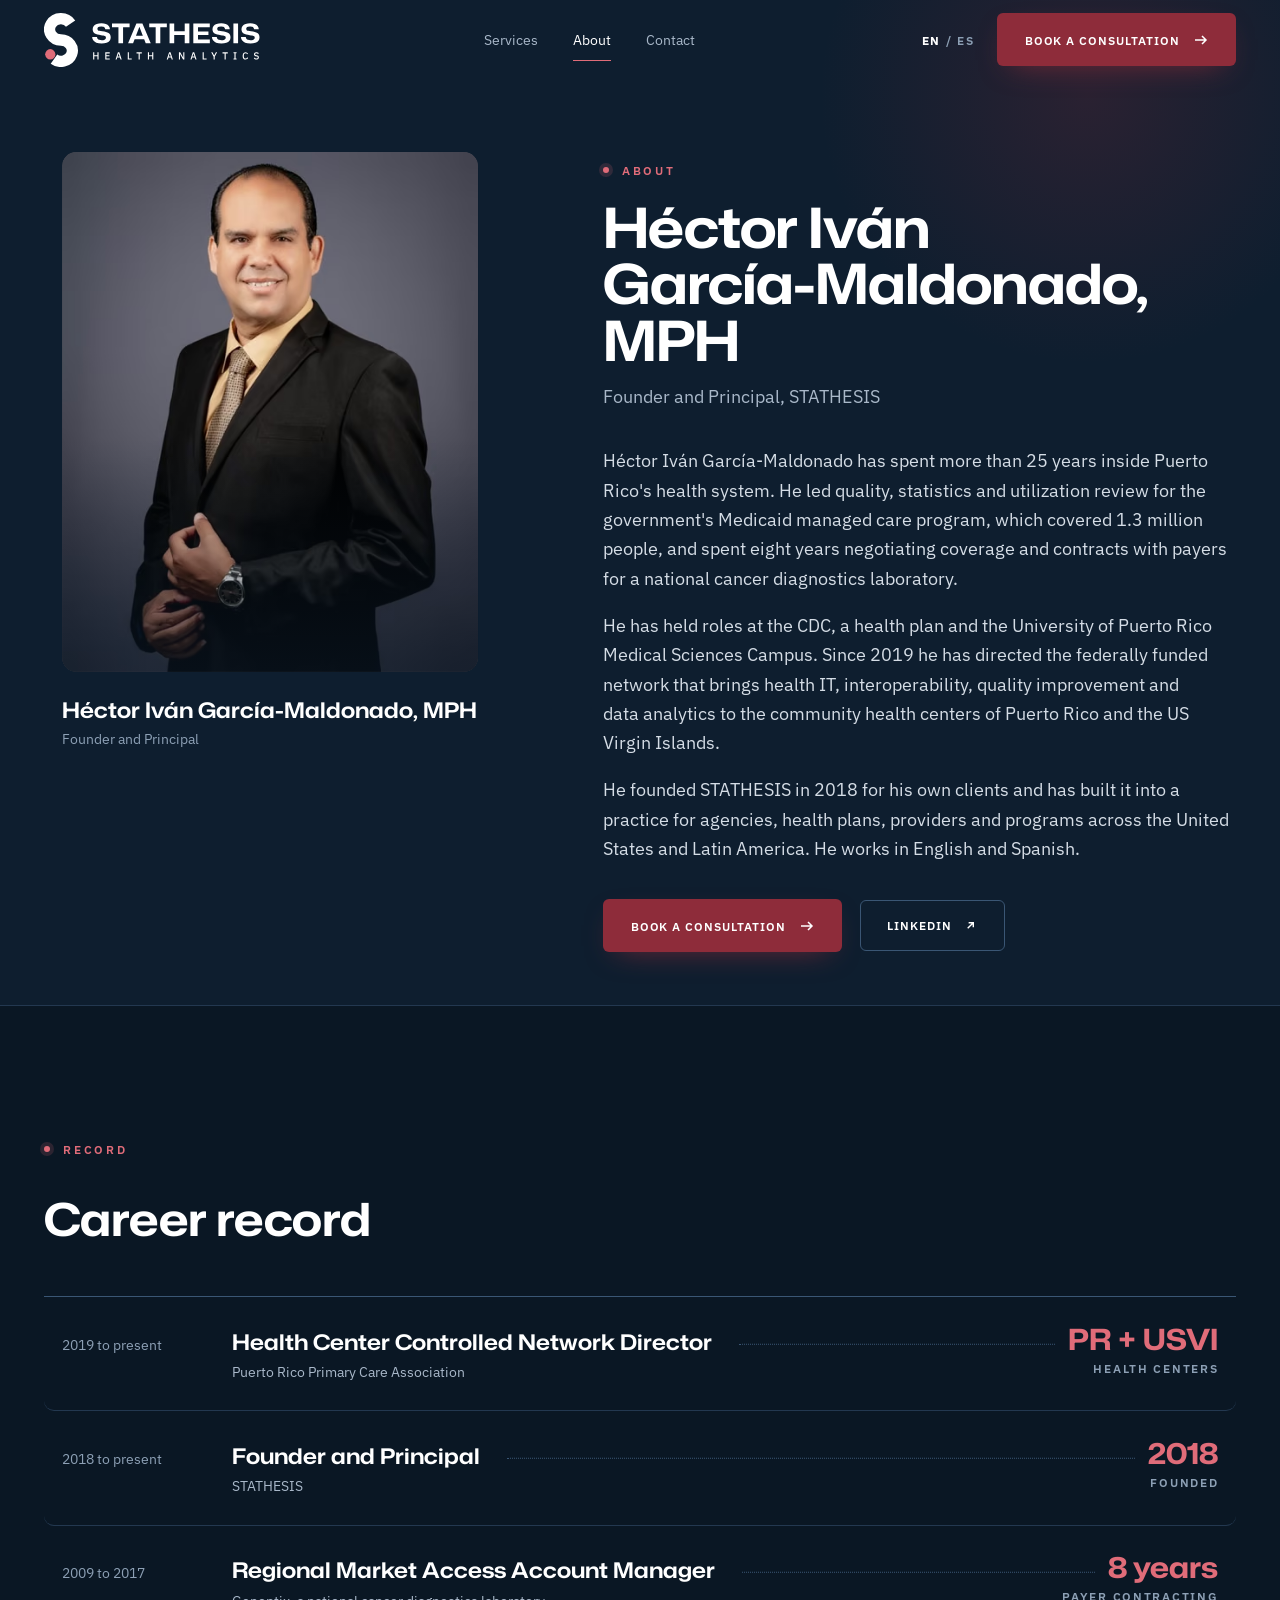
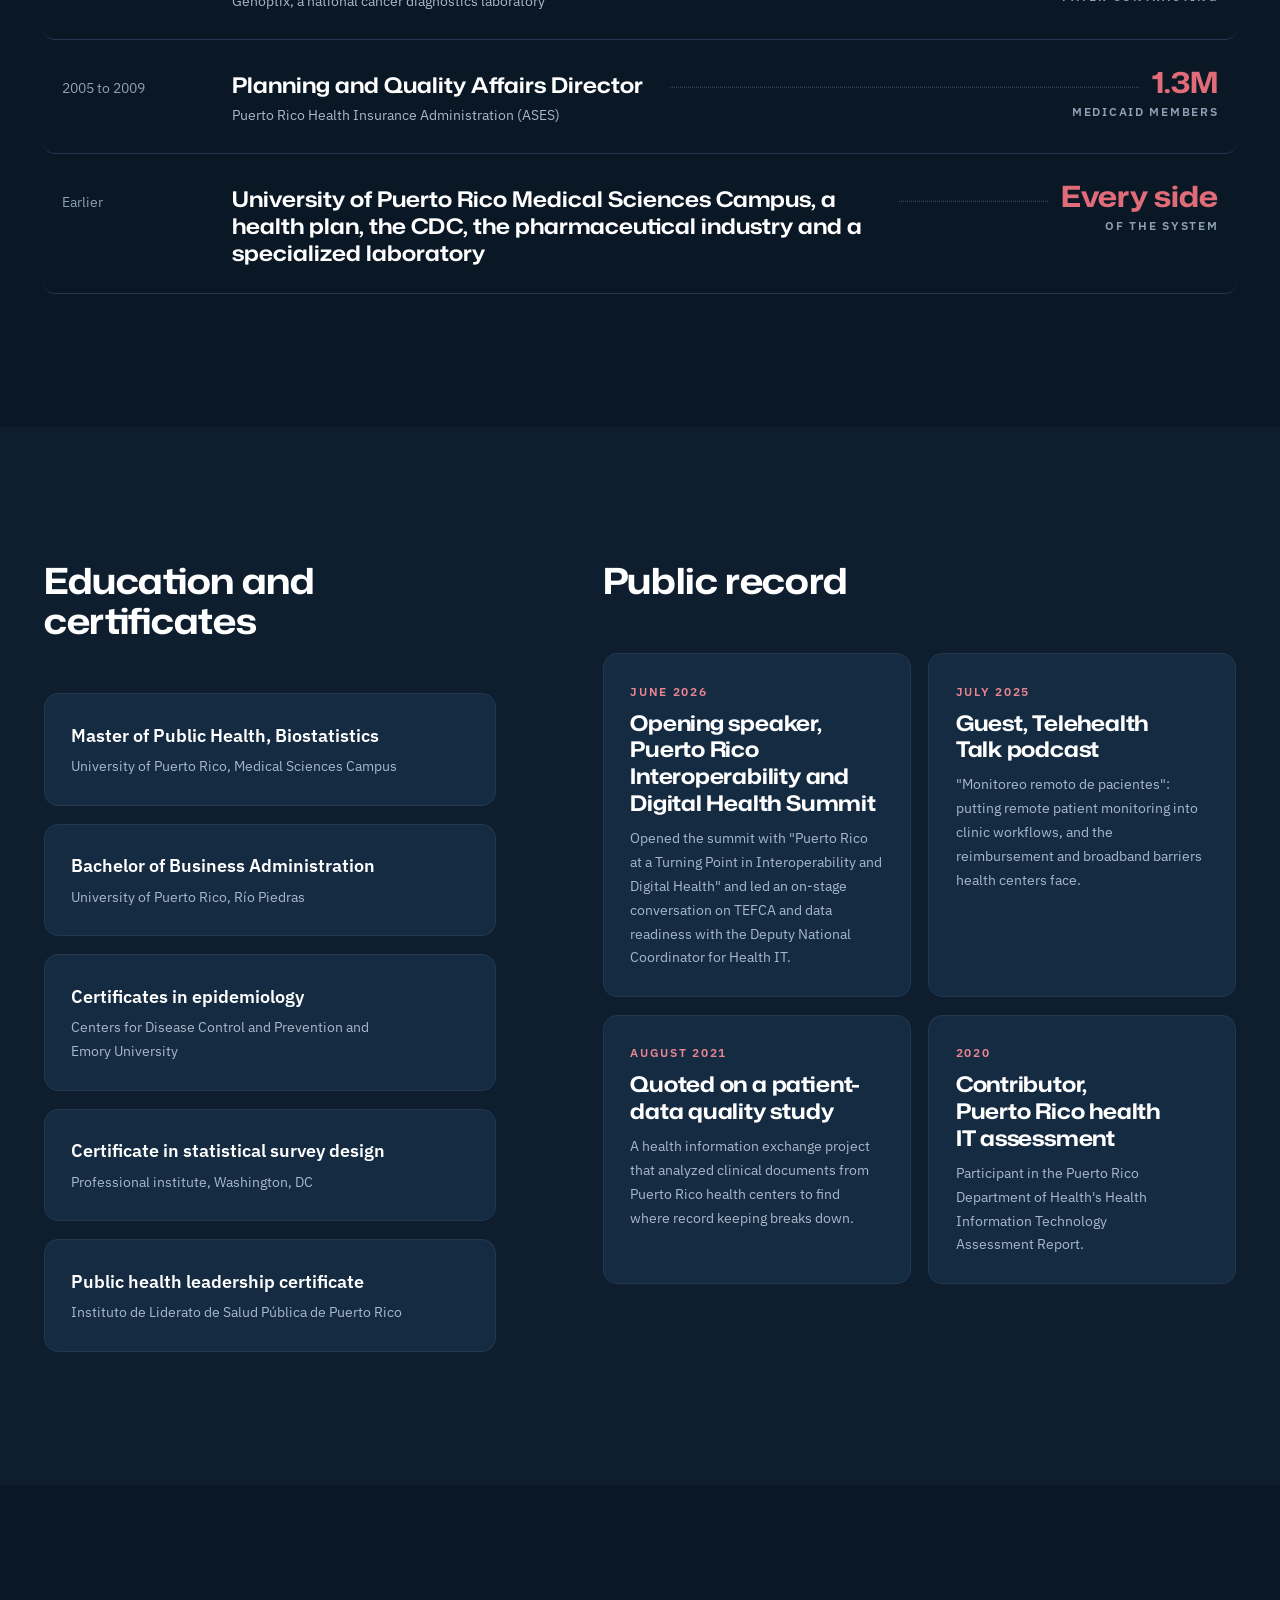
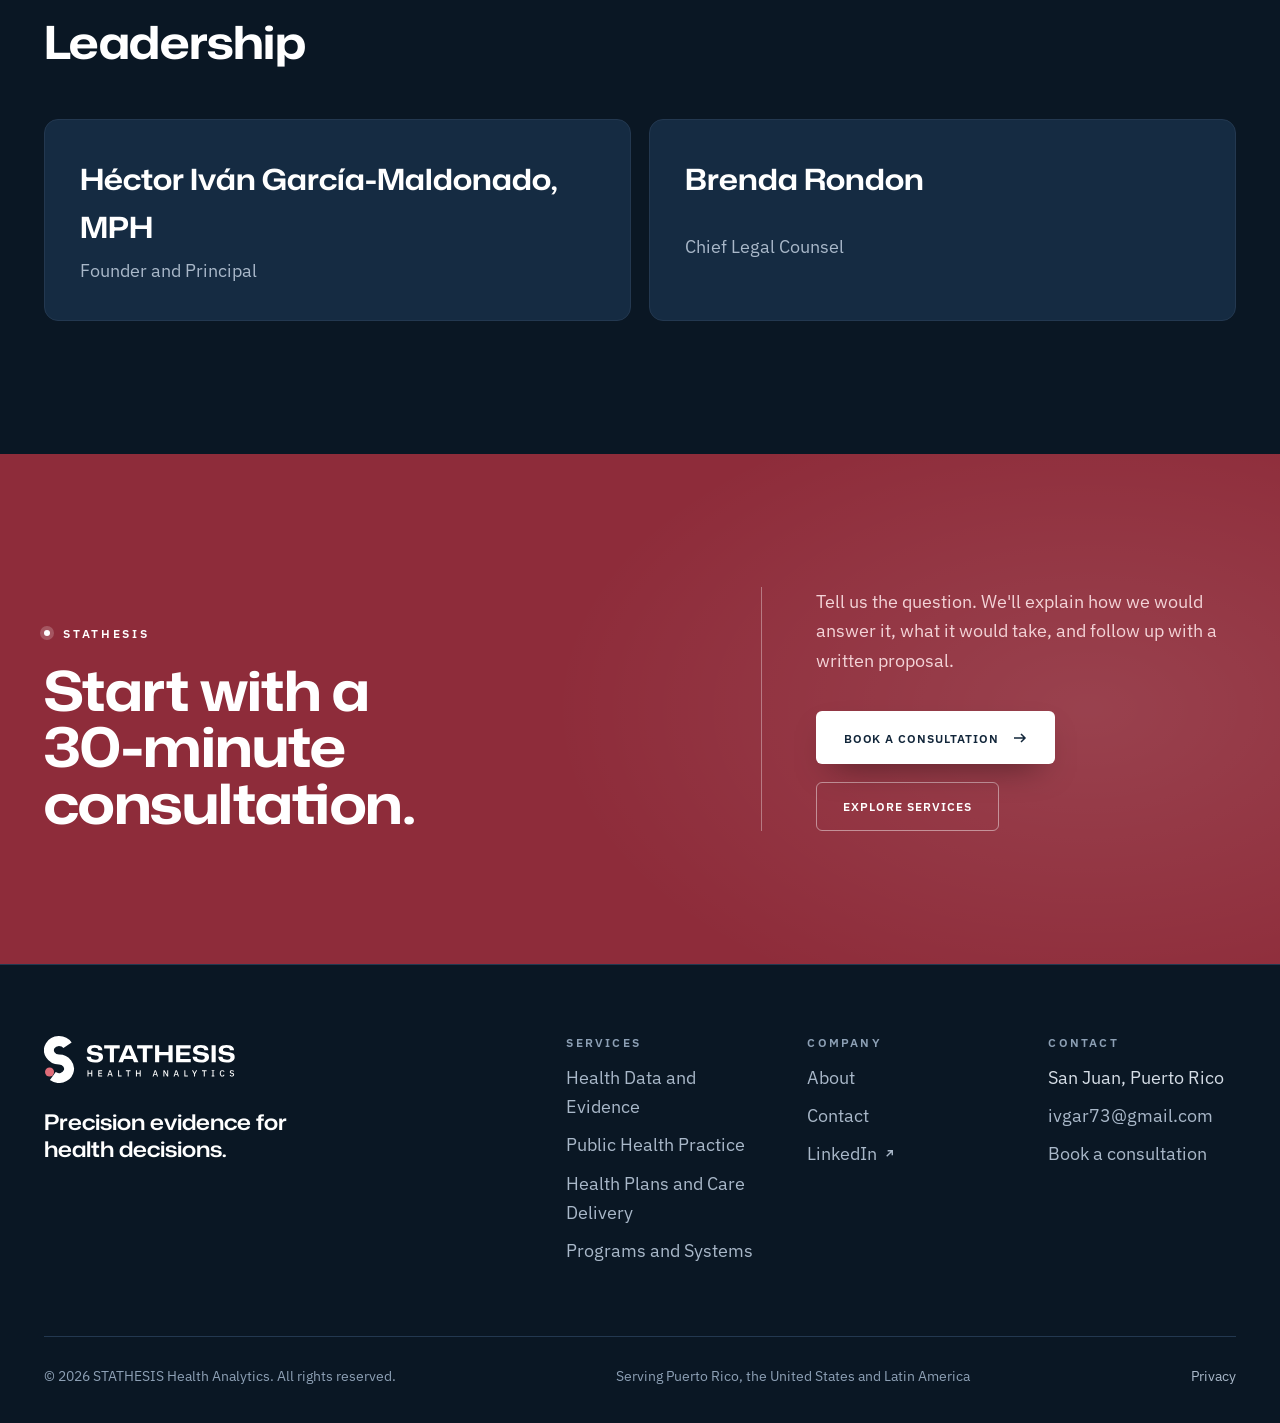
==== commit 49609d2c: "Its own menu, buttons, closing band and footer, so it stops matching the studio's other sites - Phon" ====
--- a/about/index.html
+++ b/about/index.html
@@ -29,9 +29,9 @@
 <link rel="apple-touch-icon" href="/apple-touch-icon.png">
 <link rel="preload" href="/fonts/monasans-vf.woff2" as="font" type="font/woff2" crossorigin>
 <link rel="preload" href="/fonts/ibmplexsans-vf.woff2" as="font" type="font/woff2" crossorigin>
-<link rel="stylesheet" href="/css/tokens.css?v=20261017a">
-<link rel="stylesheet" href="/css/base.css?v=20261017a">
-<link rel="stylesheet" href="/css/site.css?v=20261017a">
+<link rel="stylesheet" href="/css/tokens.css?v=20261027a">
+<link rel="stylesheet" href="/css/base.css?v=20261027a">
+<link rel="stylesheet" href="/css/site.css?v=20261027a">
 
 </head>
 <body>
@@ -44,7 +44,7 @@
     <div class="header-tools">
       <a class="lang" href="/es/sobre/" hreflang="es" lang="es"><span class="visually-hidden">Español: </span><b>EN</b>&nbsp;/&nbsp;ES</a>
       <a class="btn magnetic" href="https://calendly.com/ivgar73/30min" target="_blank" rel="noopener">Book a consultation<span class="visually-hidden"> (opens in a new tab)</span><svg class="arrow" width="16" height="16" viewBox="0 0 16 16" fill="none" aria-hidden="true"><path d="M2 8h11M9 4l4 4-4 4" stroke="currentColor" stroke-width="1.5"/></svg></a>
-      <button class="nav-toggle" type="button" aria-expanded="false" aria-controls="mobile-nav"><span class="visually-hidden">Menu</span><svg width="24" height="24" viewBox="0 0 24 24" fill="none" aria-hidden="true"><path d="M3 7h18M3 12h18M3 17h18" stroke="currentColor" stroke-width="1.5"/></svg></button>
+      <button class="nav-toggle" type="button" aria-expanded="false" aria-controls="mobile-nav"><span class="visually-hidden">Menu</span><svg width="24" height="24" viewBox="0 0 24 24" fill="currentColor" aria-hidden="true"><circle cx="5" cy="5" r="1.6"/><circle cx="12" cy="5" r="1.6"/><circle cx="19" cy="5" r="1.6"/><circle cx="5" cy="12" r="1.6"/><circle cx="12" cy="12" r="1.6"/><circle cx="19" cy="12" r="1.6"/><circle cx="5" cy="19" r="1.6"/><circle cx="12" cy="19" r="1.6"/><circle cx="19" cy="19" r="1.6"/></svg></button>
     </div>
   </div>
   <div class="container mobile-nav" id="mobile-nav" hidden>
@@ -93,13 +93,14 @@
 </section>
 <section class="section section--band closing">
   <div class="container closing-grid">
-    <div>
+    <div class="closing-head">
       <div class="eyebrow">STATHESIS</div>
       <h2 data-split style="margin-top:var(--space-s)">Start with a 30-minute consultation.</h2>
+    </div>
+    <div class="closing-body">
       <p data-reveal>Tell us the question. We'll explain how we would answer it, what it would take, and follow up with a written proposal.</p>
       <div class="cluster hero-actions" data-reveal><a class="btn btn--light magnetic" href="https://calendly.com/ivgar73/30min" target="_blank" rel="noopener">Book a consultation<span class="visually-hidden"> (opens in a new tab)</span><svg class="arrow" width="16" height="16" viewBox="0 0 16 16" fill="none" aria-hidden="true"><path d="M2 8h11M9 4l4 4-4 4" stroke="currentColor" stroke-width="1.5"/></svg></a><a class="btn btn--ghost" href="/services/">Explore services</a></div>
     </div>
-    <div class="seal-wrap" data-reveal><img src="/img/seal-reverse.svg" width="100" height="100" alt="" loading="lazy"></div>
   </div>
 </section>
 </main>
@@ -126,10 +127,9 @@
       <span>Serving Puerto Rico, the United States and Latin America</span>
       <a href="/privacy/">Privacy</a>
     </div>
-    <div class="giant" aria-hidden="true"><img src="/img/wordmark-giant.svg" width="612" height="75" alt="" loading="lazy"></div>
   </div>
 </footer>
-<script src="/js/motion.js?v=20261017a" defer></script>
-<script src="/js/site.js?v=20261017a" defer></script>
+<script src="/js/motion.js?v=20261027a" defer></script>
+<script src="/js/site.js?v=20261027a" defer></script>
 </body>
 </html>
--- a/css/site.css
+++ b/css/site.css
@@ -34,7 +34,7 @@
 .hairgrid > * { background: var(--ground); min-width: 0; }
 
 /* ---- Buttons ---- */
-.btn { --btn-bg: var(--oxblood); --btn-ink: var(--white); border-radius: var(--radius-pill); font-size: var(--step--2); letter-spacing: 0.08em; text-transform: uppercase; padding: var(--space-s) var(--space-m); box-shadow: 0 10px 30px -14px rgb(142 44 58 / 0.9); }
+.btn { --btn-bg: var(--oxblood); --btn-ink: var(--white); border-radius: var(--radius-s); font-size: var(--step--2); letter-spacing: 0.08em; text-transform: uppercase; padding: var(--space-s) var(--space-m); box-shadow: 0 10px 30px -14px rgb(142 44 58 / 0.9); }
 .btn:hover { --btn-bg: var(--oxblood-hi); box-shadow: 0 14px 36px -14px rgb(168 57 74 / 1); }
 .btn--ghost { --btn-bg: transparent; --btn-ink: var(--ink); border-color: var(--line-hi); box-shadow: none; }
 .btn--ghost:hover { --btn-bg: rgb(255 255 255 / 0.06); border-color: var(--mist); box-shadow: none; }
@@ -62,6 +62,10 @@
 .nav-toggle { color: var(--ink); }
 .mobile-nav { background: var(--deep); border-top: 1px solid var(--line); }
 .mobile-nav a { color: var(--ink); }
+/* Phone menu links carry the same roman numerals as the four disciplines */
+.mobile-nav { counter-reset: mnav; }
+.mobile-nav a:not(.btn):not(.lang) { counter-increment: mnav; display: flex; align-items: baseline; gap: var(--space-s); }
+.mobile-nav a:not(.btn):not(.lang)::before { content: counter(mnav, upper-roman); min-width: 1.75rem; font-family: var(--font-body); font-size: var(--step--1); font-weight: var(--weight-strong); color: var(--rose); }
 .mobile-nav a.lang { font-family: var(--font-body); font-size: var(--step-0); color: var(--mist); }
 
 /* ---- Hero ---- */
@@ -244,18 +248,20 @@
 .closing { position: relative; overflow: hidden; background: var(--oxblood); color: var(--white); }
 .closing::before { content: ""; position: absolute; inset: 0; pointer-events: none; background: radial-gradient(60% 90% at 85% 50%, rgb(255 255 255 / 0.10), transparent 70%); }
 .closing-grid { position: relative; display: grid; gap: var(--space-xl); align-items: center; }
-@media (min-width: 56rem) { .closing-grid { grid-template-columns: minmax(0, 7fr) minmax(0, 4fr); } }
+@media (min-width: 56rem) { .closing-grid { grid-template-columns: minmax(0, 7fr) minmax(0, 5fr); align-items: end; } }
+/* The ask sits in its own column behind a hairline, like the notes beside a figure */
+.closing-body { padding-top: var(--space-m); border-top: 1px solid rgb(255 255 255 / 0.35); }
+@media (min-width: 56rem) { .closing-body { padding: 0 0 0 var(--space-xl); border-top: 0; border-left: 1px solid rgb(255 255 255 / 0.35); } }
+.closing .closing-body p { margin-top: 0; }
 .closing h2 { font-size: var(--step-6); line-height: 1.02; max-width: 14ch; color: var(--white); }
 .closing p { color: #F3D3D7; margin-top: var(--space-m); max-width: 44ch; }
 .closing .eyebrow { color: var(--white); }
 .closing .eyebrow::before { background: var(--white); box-shadow: 0 0 0 4px rgb(255 255 255 / 0.2); }
 .closing .btn--ghost { --btn-ink: var(--white); border-color: rgb(255 255 255 / 0.45); }
 .closing .btn--ghost:hover { --btn-bg: rgb(255 255 255 / 0.12); }
-.closing .seal-wrap { justify-self: center; width: min(100%, 15rem); }
-.closing .seal-wrap img { width: 100%; height: auto; }
-
-/* ---- Footer with the cropped wordmark ---- */
-.site-footer { background: var(--deep); color: var(--ink-2); border-top: 1px solid var(--line); padding-bottom: 0; overflow: hidden; }
+
+/* ---- Footer ---- */
+.site-footer { background: var(--deep); color: var(--ink-2); border-top: 1px solid var(--line); overflow: hidden; }
 .site-footer a { color: var(--mist); }
 .site-footer a:hover { color: var(--ink); }
 .site-footer .foot-brand img { width: 12rem; height: auto; }
@@ -265,8 +271,6 @@
 .footer-grid { display: grid; gap: var(--space-xl); }
 @media (min-width: 56rem) { .footer-grid { grid-template-columns: minmax(0, 5fr) repeat(3, minmax(0, 2fr)); } }
 .footer-base { border-top-color: var(--line); color: var(--dim); font-size: var(--step--1); }
-.giant { margin-top: var(--space-xl); margin-bottom: -3.4%; }
-.giant img { width: 100%; height: auto; display: block; opacity: 0.08; }
 
 /* ---- Inner page hero ---- */
 .page-hero { position: relative; padding-block: var(--space-2xl) var(--space-xl); border-bottom: 1px solid var(--line); overflow-x: hidden; overflow-x: clip; clip-path: inset(-100vh 0 0 0); }
